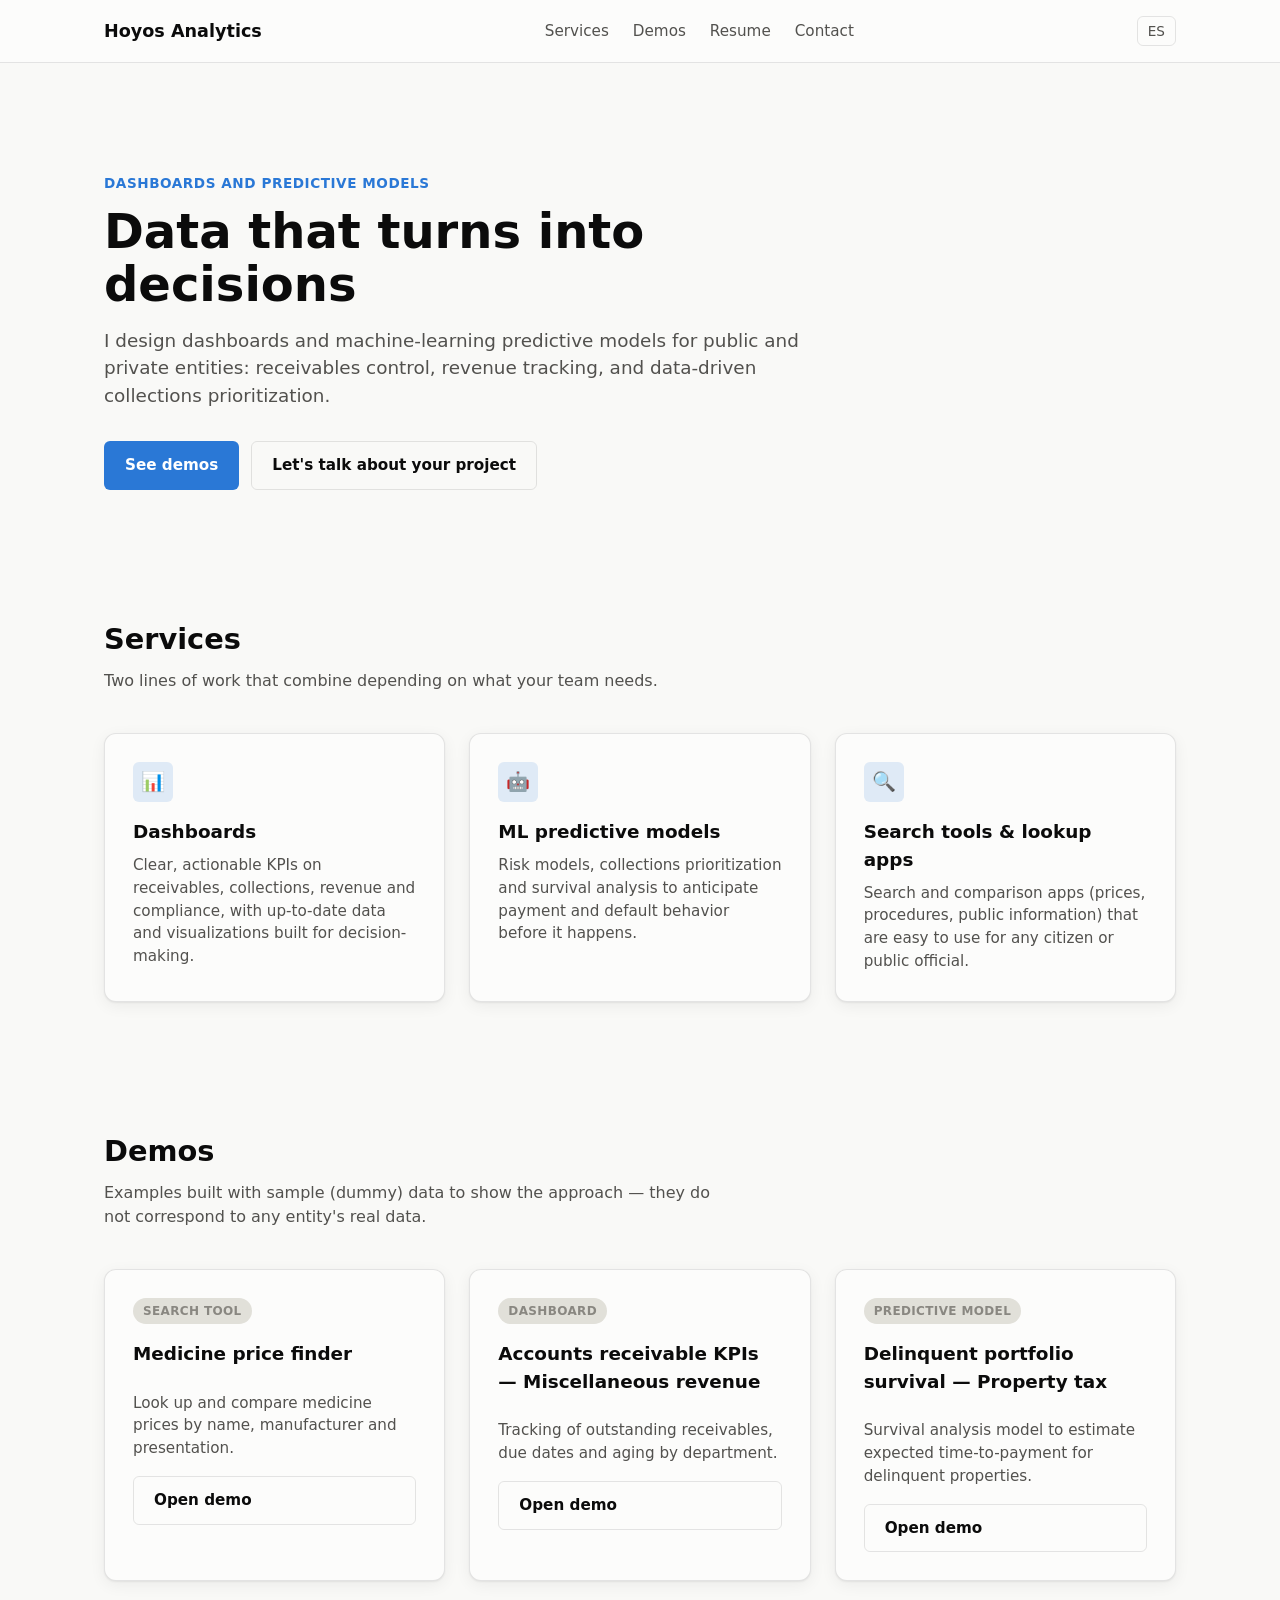
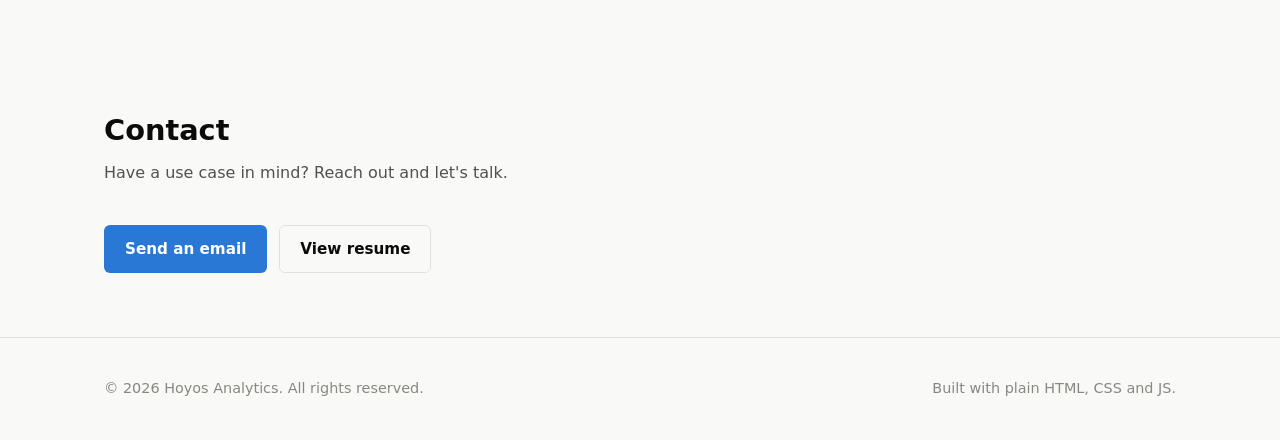
==== index.html @ f200618b "Fase 1: landing page Hero, servicios, tarjetas de demos y contacto, bilingüe ES/EN." ====
<!doctype html>
<html lang="es">
<head>
  <meta charset="utf-8" />
  <meta name="viewport" content="width=device-width, initial-scale=1" />
  <title>Hoyos Analytics — Tableros de control y modelos predictivos</title>
  <meta name="description" content="Tableros de control y modelos predictivos con machine learning para control de cartera, rentas y priorización de cobro." />
  <link rel="stylesheet" href="/assets/css/styles.css" />
</head>
<body>
  <header class="site-header">
    <nav class="nav">
      <a class="nav-brand" href="/" data-i18n="nav.brand">Hoyos Analytics</a>
      <button class="nav-toggle" aria-label="Abrir menú">☰</button>
      <ul class="nav-links">
        <li><a href="/#servicios" data-i18n="nav.servicios">Servicios</a></li>
        <li><a href="/#demos" data-i18n="nav.demos">Demos</a></li>
        <li><a href="/cv/" data-i18n="nav.cv">Hoja de vida</a></li>
        <li><a href="/#contacto" data-i18n="nav.contacto">Contacto</a></li>
      </ul>
      <div class="nav-actions">
        <button class="lang-toggle" aria-label="Cambiar idioma">EN</button>
      </div>
    </nav>
  </header>

  <main>
    <section class="hero">
      <div class="container">
        <p class="hero-eyebrow" data-i18n="hero.eyebrow">Tableros de control y modelos predictivos</p>
        <h1 data-i18n="hero.title">Datos que se convierten en decisiones</h1>
        <p class="lede" data-i18n="hero.lede">
          Diseño tableros de control y modelos predictivos con machine learning para
          entidades públicas y privadas: control de cartera, seguimiento de rentas y
          priorización de cobro basada en datos.
        </p>
        <div class="hero-actions">
          <a class="btn btn-primary" href="#demos" data-i18n="hero.cta.demos">Ver demos</a>
          <a class="btn btn-secondary" href="#contacto" data-i18n="hero.cta.contact">Hablemos de tu proyecto</a>
        </div>
      </div>
    </section>

    <section id="servicios">
      <div class="container">
        <h2 class="section-title" data-i18n="services.title">Servicios</h2>
        <p class="section-lede" data-i18n="services.lede">Dos líneas de trabajo que se combinan según lo que necesite tu equipo.</p>
        <div class="card-grid">
          <div class="card">
            <div class="card-icon">📊</div>
            <h3 data-i18n="services.dashboards.title">Tableros de control</h3>
            <p data-i18n="services.dashboards.desc">
              KPIs claros y accionables sobre cartera, recaudo, rentas y cumplimiento,
              con datos actualizados y visualizaciones pensadas para la toma de decisiones.
            </p>
          </div>
          <div class="card">
            <div class="card-icon">🤖</div>
            <h3 data-i18n="services.ml.title">Modelos predictivos con ML</h3>
            <p data-i18n="services.ml.desc">
              Modelos de riesgo, priorización de cobro y análisis de supervivencia para
              anticipar comportamientos de pago y mora antes de que ocurran.
            </p>
          </div>
          <div class="card">
            <div class="card-icon">🔍</div>
            <h3 data-i18n="services.search.title">Buscadores y herramientas de consulta</h3>
            <p data-i18n="services.search.desc">
              Aplicaciones de búsqueda y comparación de datos (precios, trámites,
              información pública) fáciles de usar para cualquier ciudadano o funcionario.
            </p>
          </div>
        </div>
      </div>
    </section>

    <section id="demos">
      <div class="container">
        <h2 class="section-title" data-i18n="demos.title">Demos</h2>
        <p class="section-lede" data-i18n="demos.lede">
          Ejemplos construidos con datos de muestra (dummy) para mostrar el enfoque de
          trabajo — no corresponden a datos reales de ninguna entidad.
        </p>
        <div class="card-grid">
          <div class="card demo-card">
            <span class="tag" data-i18n="demos.medicamentos.tag">Buscador</span>
            <h3 data-i18n="demos.medicamentos.title">Buscador de precios de medicamentos</h3>
            <p data-i18n="demos.medicamentos.desc">Consulta y compara precios de medicamentos por nombre, laboratorio y presentación.</p>
            <a class="btn btn-secondary" href="/demos/buscador-medicamentos/" data-i18n="demos.open">Abrir demo</a>
          </div>
          <div class="card demo-card">
            <span class="tag" data-i18n="demos.kpi.tag">Tablero de control</span>
            <h3 data-i18n="demos.kpi.title">KPIs de títulos por pagar — Rentas varias</h3>
            <p data-i18n="demos.kpi.desc">Seguimiento de cartera por cobrar, vencimientos y antigüedad de saldos por dependencia.</p>
            <a class="btn btn-secondary" href="/demos/kpi-rentas/" data-i18n="demos.open">Abrir demo</a>
          </div>
          <div class="card demo-card">
            <span class="tag" data-i18n="demos.predial.tag">Modelo predictivo</span>
            <h3 data-i18n="demos.predial.title">Supervivencia de cartera vencida — Predial</h3>
            <p data-i18n="demos.predial.desc">Modelo de análisis de supervivencia para estimar el tiempo esperado hasta el pago de predios en mora.</p>
            <a class="btn btn-secondary" href="/demos/supervivencia-predial/" data-i18n="demos.open">Abrir demo</a>
          </div>
        </div>
      </div>
    </section>

    <section id="contacto">
      <div class="container">
        <h2 class="section-title" data-i18n="contact.title">Contacto</h2>
        <p class="section-lede" data-i18n="contact.lede">¿Tienes un caso de uso en mente? Escríbeme y lo conversamos.</p>
        <div class="hero-actions">
          <a class="btn btn-primary" href="mailto:andreshoyosmartin@gmail.com" data-i18n="contact.cta">Escribir un correo</a>
          <a class="btn btn-secondary" href="/cv/" data-i18n="contact.cv">Ver hoja de vida</a>
        </div>
      </div>
    </section>
  </main>

  <footer class="site-footer">
    <div class="container">
      <span>&copy; <span data-year></span> Hoyos Analytics. <span data-i18n="footer.rights">Todos los derechos reservados.</span></span>
      <span data-i18n="footer.built">Sitio construido con HTML, CSS y JS puro.</span>
    </div>
  </footer>

  <script src="/assets/js/main.js"></script>
  <script src="/assets/js/i18n.js"></script>
</body>
</html>
---- assets/css/styles.css ----
/* ==========================================================================
   Portafolio Hoyos — sistema visual compartido
   Paleta validada (dataviz skill) — ver assets/js/i18n.js para el toggle ES/EN
   ========================================================================== */

:root {
  --page-plane:     #f9f9f7;
  --surface-1:      #fcfcfb;
  --surface-2:      #ffffff;
  --text-primary:   #0b0b0b;
  --text-secondary: #52514e;
  --text-muted:     #898781;
  --gridline:       #e1e0d9;
  --baseline:       #c3c2b7;
  --border:         rgba(11, 11, 11, 0.10);

  --brand:          #2a78d6; /* series-1 / blue */
  --brand-ink:      #ffffff;

  /* paleta categórica (orden fijo, no ciclar) */
  --series-1: #2a78d6; /* blue */
  --series-2: #1baf7a; /* aqua */
  --series-3: #eda100; /* yellow */
  --series-4: #008300; /* green */
  --series-5: #4a3aa7; /* violet */
  --series-6: #e34948; /* red */
  --series-7: #e87ba4; /* magenta */
  --series-8: #eb6834; /* orange */

  --status-good:     #0ca30c;
  --status-warning:  #fab219;
  --status-serious:  #ec835a;
  --status-critical: #d03b3b;
  --warning-ink:     #8a5a00;

  --radius-sm: 6px;
  --radius-md: 12px;
  --radius-lg: 20px;
  --shadow-card: 0 1px 2px rgba(11,11,11,0.06), 0 4px 16px rgba(11,11,11,0.06);
  --font-sans: system-ui, -apple-system, "Segoe UI", sans-serif;
}

@media (prefers-color-scheme: dark) {
  :root {
    --page-plane:     #0d0d0d;
    --surface-1:      #1a1a19;
    --surface-2:      #212120;
    --text-primary:   #ffffff;
    --text-secondary: #c3c2b7;
    --text-muted:     #898781;
    --gridline:       #2c2c2a;
    --baseline:       #383835;
    --border:         rgba(255,255,255,0.10);

    --brand:     #3987e5;

    --series-1: #3987e5;
    --series-2: #199e70;
    --series-3: #c98500;
    --series-4: #008300;
    --series-5: #9085e9;
    --series-6: #e66767;
    --series-7: #d55181;
    --series-8: #d95926;
    --warning-ink: #ffcf7a;

    --shadow-card: 0 1px 2px rgba(0,0,0,0.3), 0 4px 16px rgba(0,0,0,0.35);
  }
}

* { box-sizing: border-box; }

html, body {
  margin: 0;
  padding: 0;
}

body {
  background: var(--page-plane);
  color: var(--text-primary);
  font-family: var(--font-sans);
  line-height: 1.5;
  -webkit-font-smoothing: antialiased;
}

a { color: var(--brand); text-decoration: none; }
a:hover { text-decoration: underline; }

img { max-width: 100%; display: block; }

.container {
  max-width: 1120px;
  margin: 0 auto;
  padding: 0 24px;
}

/* ---------- Header / Nav ---------- */

.site-header {
  position: sticky;
  top: 0;
  z-index: 50;
  background: var(--surface-1);
  border-bottom: 1px solid var(--border);
}

.nav {
  display: flex;
  align-items: center;
  justify-content: space-between;
  padding: 16px 24px;
  max-width: 1120px;
  margin: 0 auto;
}

.nav-brand {
  font-weight: 700;
  font-size: 1.1rem;
  color: var(--text-primary);
}
.nav-brand:hover { text-decoration: none; }

.nav-links {
  display: flex;
  align-items: center;
  gap: 24px;
  list-style: none;
  margin: 0;
  padding: 0;
}

.nav-links a {
  color: var(--text-secondary);
  font-size: 0.95rem;
}
.nav-links a:hover, .nav-links a.active {
  color: var(--text-primary);
  text-decoration: none;
}

.nav-actions {
  display: flex;
  align-items: center;
  gap: 12px;
}

.lang-toggle {
  border: 1px solid var(--border);
  background: transparent;
  color: var(--text-secondary);
  border-radius: var(--radius-sm);
  padding: 6px 10px;
  font-size: 0.85rem;
  font-family: var(--font-sans);
  cursor: pointer;
}
.lang-toggle:hover { border-color: var(--baseline); color: var(--text-primary); }

.nav-toggle {
  display: none;
  border: 1px solid var(--border);
  background: transparent;
  border-radius: var(--radius-sm);
  padding: 6px 10px;
  cursor: pointer;
  color: var(--text-primary);
}

@media (max-width: 720px) {
  .nav-toggle { display: inline-flex; }
  .nav-links {
    position: absolute;
    top: 100%;
    left: 0;
    right: 0;
    flex-direction: column;
    align-items: flex-start;
    background: var(--surface-1);
    border-bottom: 1px solid var(--border);
    padding: 16px 24px;
    gap: 16px;
    display: none;
  }
  .nav-links.open { display: flex; }
}

/* ---------- Hero ---------- */

.hero {
  padding: 96px 0 64px;
  text-align: left;
}

.hero-eyebrow {
  color: var(--brand);
  font-weight: 600;
  font-size: 0.85rem;
  letter-spacing: 0.04em;
  text-transform: uppercase;
  margin-bottom: 12px;
}

.hero h1 {
  font-size: clamp(2rem, 4vw, 3rem);
  line-height: 1.1;
  margin: 0 0 16px;
  max-width: 20ch;
}

.hero p.lede {
  font-size: 1.15rem;
  color: var(--text-secondary);
  max-width: 60ch;
  margin: 0 0 32px;
}

.hero-actions {
  display: flex;
  gap: 12px;
  flex-wrap: wrap;
}

/* ---------- Buttons ---------- */

.btn {
  display: inline-flex;
  align-items: center;
  gap: 8px;
  padding: 12px 20px;
  border-radius: var(--radius-sm);
  font-weight: 600;
  font-size: 0.95rem;
  cursor: pointer;
  border: 1px solid transparent;
  font-family: var(--font-sans);
}
.btn:hover { text-decoration: none; }

.btn-primary {
  background: var(--brand);
  color: var(--brand-ink);
}
.btn-primary:hover { opacity: 0.92; }

.btn-secondary {
  background: transparent;
  color: var(--text-primary);
  border-color: var(--border);
}
.btn-secondary:hover { border-color: var(--baseline); }

/* ---------- Sections ---------- */

section { padding: 64px 0; }

.section-title {
  font-size: 1.8rem;
  margin: 0 0 8px;
}

.section-lede {
  color: var(--text-secondary);
  max-width: 60ch;
  margin: 0 0 40px;
}

/* ---------- Cards ---------- */

.card-grid {
  display: grid;
  grid-template-columns: repeat(auto-fit, minmax(260px, 1fr));
  gap: 24px;
}

.card {
  background: var(--surface-1);
  border: 1px solid var(--border);
  border-radius: var(--radius-md);
  padding: 28px;
  box-shadow: var(--shadow-card);
}

.card h3 {
  margin: 0 0 8px;
  font-size: 1.15rem;
}

.card p {
  color: var(--text-secondary);
  margin: 0;
  font-size: 0.95rem;
}

.card .card-icon {
  width: 40px;
  height: 40px;
  border-radius: var(--radius-sm);
  background: color-mix(in srgb, var(--brand) 14%, transparent);
  color: var(--brand);
  display: flex;
  align-items: center;
  justify-content: center;
  margin-bottom: 16px;
  font-size: 1.2rem;
}

.demo-card {
  display: flex;
  flex-direction: column;
  gap: 16px;
}

.demo-card .tag {
  display: inline-flex;
  align-self: flex-start;
  font-size: 0.75rem;
  font-weight: 600;
  color: var(--text-muted);
  text-transform: uppercase;
  letter-spacing: 0.03em;
  background: var(--gridline);
  border-radius: 999px;
  padding: 4px 10px;
}

/* ---------- Footer ---------- */

.site-footer {
  border-top: 1px solid var(--border);
  padding: 40px 0;
  color: var(--text-muted);
  font-size: 0.9rem;
}

.site-footer .container {
  display: flex;
  justify-content: space-between;
  flex-wrap: wrap;
  gap: 16px;
}

.site-footer a { color: var(--text-secondary); }

/* ---------- Utilities shared by demos ---------- */

.d-none-js { display: none; }

.panel-title {
  font-size: 1.3rem;
  margin: 0 0 4px;
}

.panel-sub {
  color: var(--text-secondary);
  margin: 0 0 16px;
  font-size: 0.92rem;
}

.demo-shell {
  padding: 40px 0 80px;
}

.demo-header {
  margin-bottom: 32px;
}

.demo-header .tag {
  display: inline-block;
  font-size: 0.75rem;
  font-weight: 600;
  color: var(--brand);
  text-transform: uppercase;
  letter-spacing: 0.03em;
  margin-bottom: 8px;
}

.demo-header h1 {
  margin: 0 0 8px;
  font-size: 2rem;
}

.demo-header p {
  color: var(--text-secondary);
  max-width: 70ch;
  margin: 0;
}

.panel {
  background: var(--surface-1);
  border: 1px solid var(--border);
  border-radius: var(--radius-md);
  padding: 24px;
  box-shadow: var(--shadow-card);
}

.panel + .panel { margin-top: 24px; }

.filters-row {
  display: flex;
  flex-wrap: wrap;
  gap: 12px;
  align-items: flex-end;
  margin-bottom: 24px;
}

.field {
  display: flex;
  flex-direction: column;
  gap: 6px;
  font-size: 0.85rem;
  color: var(--text-secondary);
}

.field input, .field select {
  font-family: var(--font-sans);
  padding: 10px 12px;
  border-radius: var(--radius-sm);
  border: 1px solid var(--border);
  background: var(--surface-2);
  color: var(--text-primary);
  font-size: 0.95rem;
  min-width: 180px;
}

.field input:focus, .field select:focus {
  outline: 2px solid var(--brand);
  outline-offset: 1px;
}

table.data-table {
  width: 100%;
  border-collapse: collapse;
  font-size: 0.92rem;
}

.data-table th, .data-table td {
  text-align: left;
  padding: 10px 12px;
  border-bottom: 1px solid var(--gridline);
  font-variant-numeric: tabular-nums;
}

.data-table th {
  color: var(--text-muted);
  font-weight: 600;
  font-size: 0.78rem;
  text-transform: uppercase;
  letter-spacing: 0.03em;
}

.data-table tbody tr:hover {
  background: color-mix(in srgb, var(--brand) 6%, transparent);
}

.kpi-grid {
  display: grid;
  grid-template-columns: repeat(auto-fit, minmax(200px, 1fr));
  gap: 16px;
  margin-bottom: 24px;
}

.kpi-tile {
  background: var(--surface-1);
  border: 1px solid var(--border);
  border-radius: var(--radius-md);
  padding: 20px;
}

.kpi-tile .kpi-label {
  color: var(--text-muted);
  font-size: 0.8rem;
  text-transform: uppercase;
  letter-spacing: 0.03em;
  margin-bottom: 8px;
}

.kpi-tile .kpi-value {
  font-size: 1.8rem;
  font-weight: 700;
  font-variant-numeric: tabular-nums;
}

.kpi-tile .kpi-delta {
  font-size: 0.85rem;
  margin-top: 6px;
}

.kpi-delta.good { color: var(--status-good); }
.kpi-delta.critical { color: var(--status-critical); }
.kpi-delta.warning { color: var(--warning-ink); }

.chart-wrap {
  position: relative;
  width: 100%;
}

.chart-legend {
  display: flex;
  flex-wrap: wrap;
  gap: 16px;
  margin-top: 16px;
  font-size: 0.85rem;
  color: var(--text-secondary);
}

.chart-legend .legend-item {
  display: flex;
  align-items: center;
  gap: 8px;
}

.chart-legend .legend-swatch {
  width: 10px;
  height: 10px;
  border-radius: 2px;
  display: inline-block;
}

.empty-state {
  text-align: center;
  color: var(--text-muted);
  padding: 40px 0;
}

.grid-2 {
  display: grid;
  grid-template-columns: repeat(auto-fit, minmax(320px, 1fr));
  gap: 24px;
}

.badge {
  display: inline-flex;
  align-items: center;
  gap: 6px;
  font-size: 0.78rem;
  font-weight: 600;
  padding: 3px 10px;
  border-radius: 999px;
}

.badge.good { color: var(--status-good); background: color-mix(in srgb, var(--status-good) 14%, transparent); }
.badge.warning { color: var(--warning-ink); background: color-mix(in srgb, var(--status-warning) 25%, transparent); }
.badge.critical { color: var(--status-critical); background: color-mix(in srgb, var(--status-critical) 14%, transparent); }
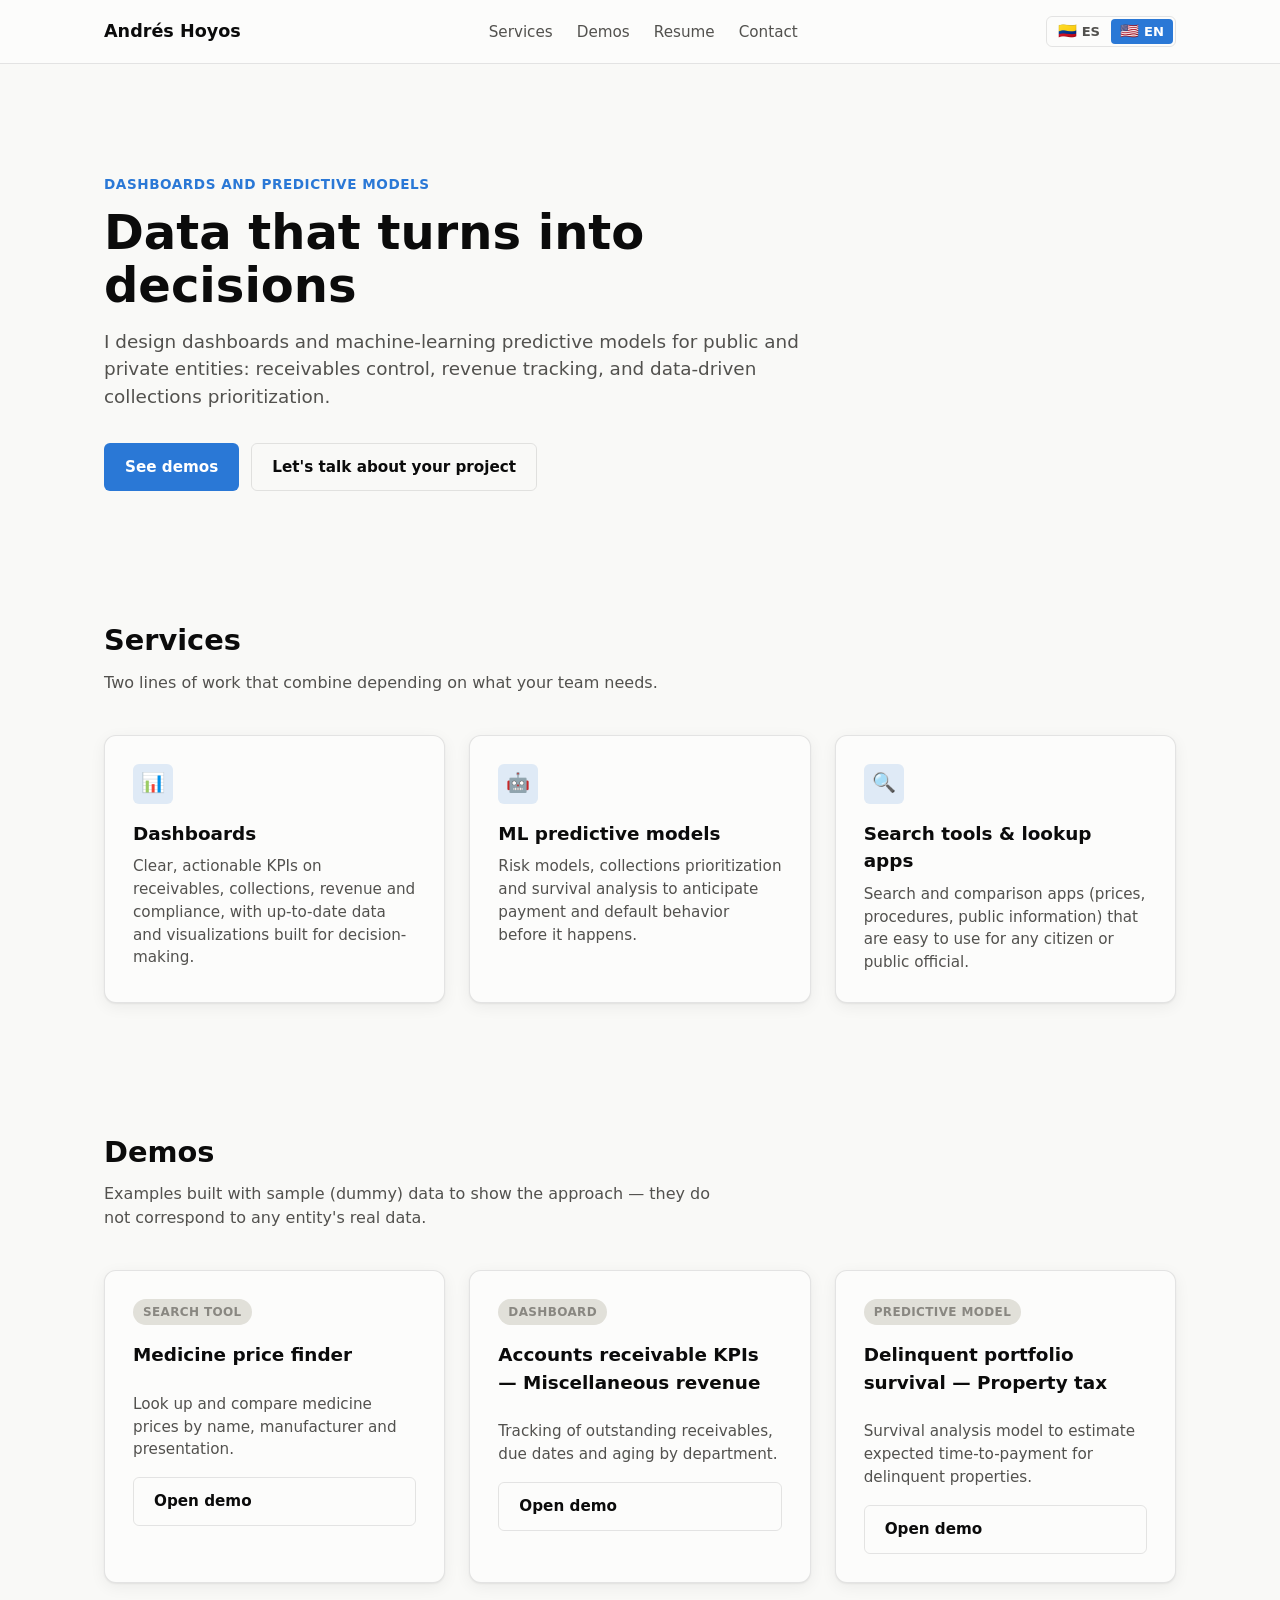
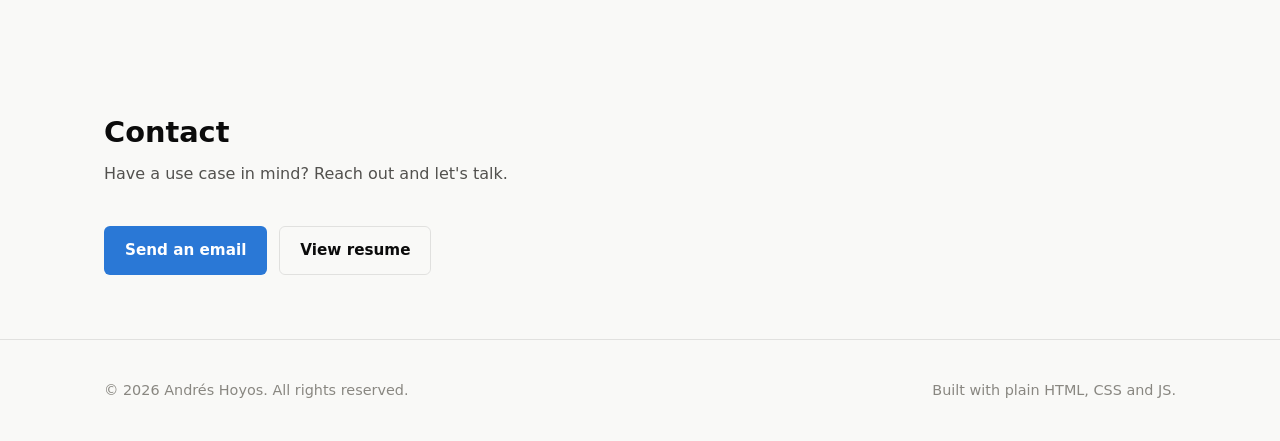
==== commit 77b31773: "Ajustar idiomas" ====
--- a/index.html
+++ b/index.html
@@ -3,14 +3,14 @@
 <head>
   <meta charset="utf-8" />
   <meta name="viewport" content="width=device-width, initial-scale=1" />
-  <title>Hoyos Analytics — Tableros de control y modelos predictivos</title>
+  <title data-i18n="meta.home.title">Andrés Hoyos — Tableros de control y modelos predictivos</title>
   <meta name="description" content="Tableros de control y modelos predictivos con machine learning para control de cartera, rentas y priorización de cobro." />
   <link rel="stylesheet" href="/assets/css/styles.css" />
 </head>
 <body>
   <header class="site-header">
     <nav class="nav">
-      <a class="nav-brand" href="/" data-i18n="nav.brand">Hoyos Analytics</a>
+      <a class="nav-brand" href="/" data-i18n="nav.brand">Andrés Hoyos</a>
       <button class="nav-toggle" aria-label="Abrir menú">☰</button>
       <ul class="nav-links">
         <li><a href="/#servicios" data-i18n="nav.servicios">Servicios</a></li>
@@ -19,7 +19,14 @@
         <li><a href="/#contacto" data-i18n="nav.contacto">Contacto</a></li>
       </ul>
       <div class="nav-actions">
-        <button class="lang-toggle" aria-label="Cambiar idioma">EN</button>
+        <div class="lang-switch" role="group" aria-label="Idioma / Language">
+          <button type="button" class="lang-opt" data-lang="es" aria-label="Español">
+            <span class="flag" aria-hidden="true">🇨🇴</span><span>ES</span>
+          </button>
+          <button type="button" class="lang-opt" data-lang="en" aria-label="English">
+            <span class="flag" aria-hidden="true">🇺🇸</span><span>EN</span>
+          </button>
+        </div>
       </div>
     </nav>
   </header>
@@ -90,7 +97,7 @@
           </div>
           <div class="card demo-card">
             <span class="tag" data-i18n="demos.kpi.tag">Tablero de control</span>
-            <h3 data-i18n="demos.kpi.title">KPIs de títulos por pagar — Rentas varias</h3>
+            <h3 data-i18n="demos.kpi.title">KPIs de títulos por pagar</h3>
             <p data-i18n="demos.kpi.desc">Seguimiento de cartera por cobrar, vencimientos y antigüedad de saldos por dependencia.</p>
             <a class="btn btn-secondary" href="/demos/kpi-rentas/" data-i18n="demos.open">Abrir demo</a>
           </div>
@@ -118,7 +125,7 @@
 
   <footer class="site-footer">
     <div class="container">
-      <span>&copy; <span data-year></span> Hoyos Analytics. <span data-i18n="footer.rights">Todos los derechos reservados.</span></span>
+      <span>&copy; <span data-year></span> Andrés Hoyos. <span data-i18n="footer.rights">Todos los derechos reservados.</span></span>
       <span data-i18n="footer.built">Sitio construido con HTML, CSS y JS puro.</span>
     </div>
   </footer>
--- a/assets/css/styles.css
+++ b/assets/css/styles.css
@@ -144,17 +144,35 @@
   gap: 12px;
 }
 
-.lang-toggle {
+.lang-switch {
+  display: flex;
+  align-items: center;
+  gap: 2px;
   border: 1px solid var(--border);
+  border-radius: var(--radius-sm);
+  padding: 2px;
+}
+
+.lang-opt {
+  display: flex;
+  align-items: center;
+  gap: 5px;
+  border: none;
   background: transparent;
   color: var(--text-secondary);
-  border-radius: var(--radius-sm);
-  padding: 6px 10px;
-  font-size: 0.85rem;
+  border-radius: calc(var(--radius-sm) - 2px);
+  padding: 5px 9px;
+  font-size: 0.82rem;
+  font-weight: 600;
   font-family: var(--font-sans);
   cursor: pointer;
 }
-.lang-toggle:hover { border-color: var(--baseline); color: var(--text-primary); }
+.lang-opt .flag { font-size: 0.95rem; line-height: 1; }
+.lang-opt:hover { color: var(--text-primary); }
+.lang-opt.active {
+  background: var(--brand);
+  color: var(--brand-ink);
+}
 
 .nav-toggle {
   display: none;
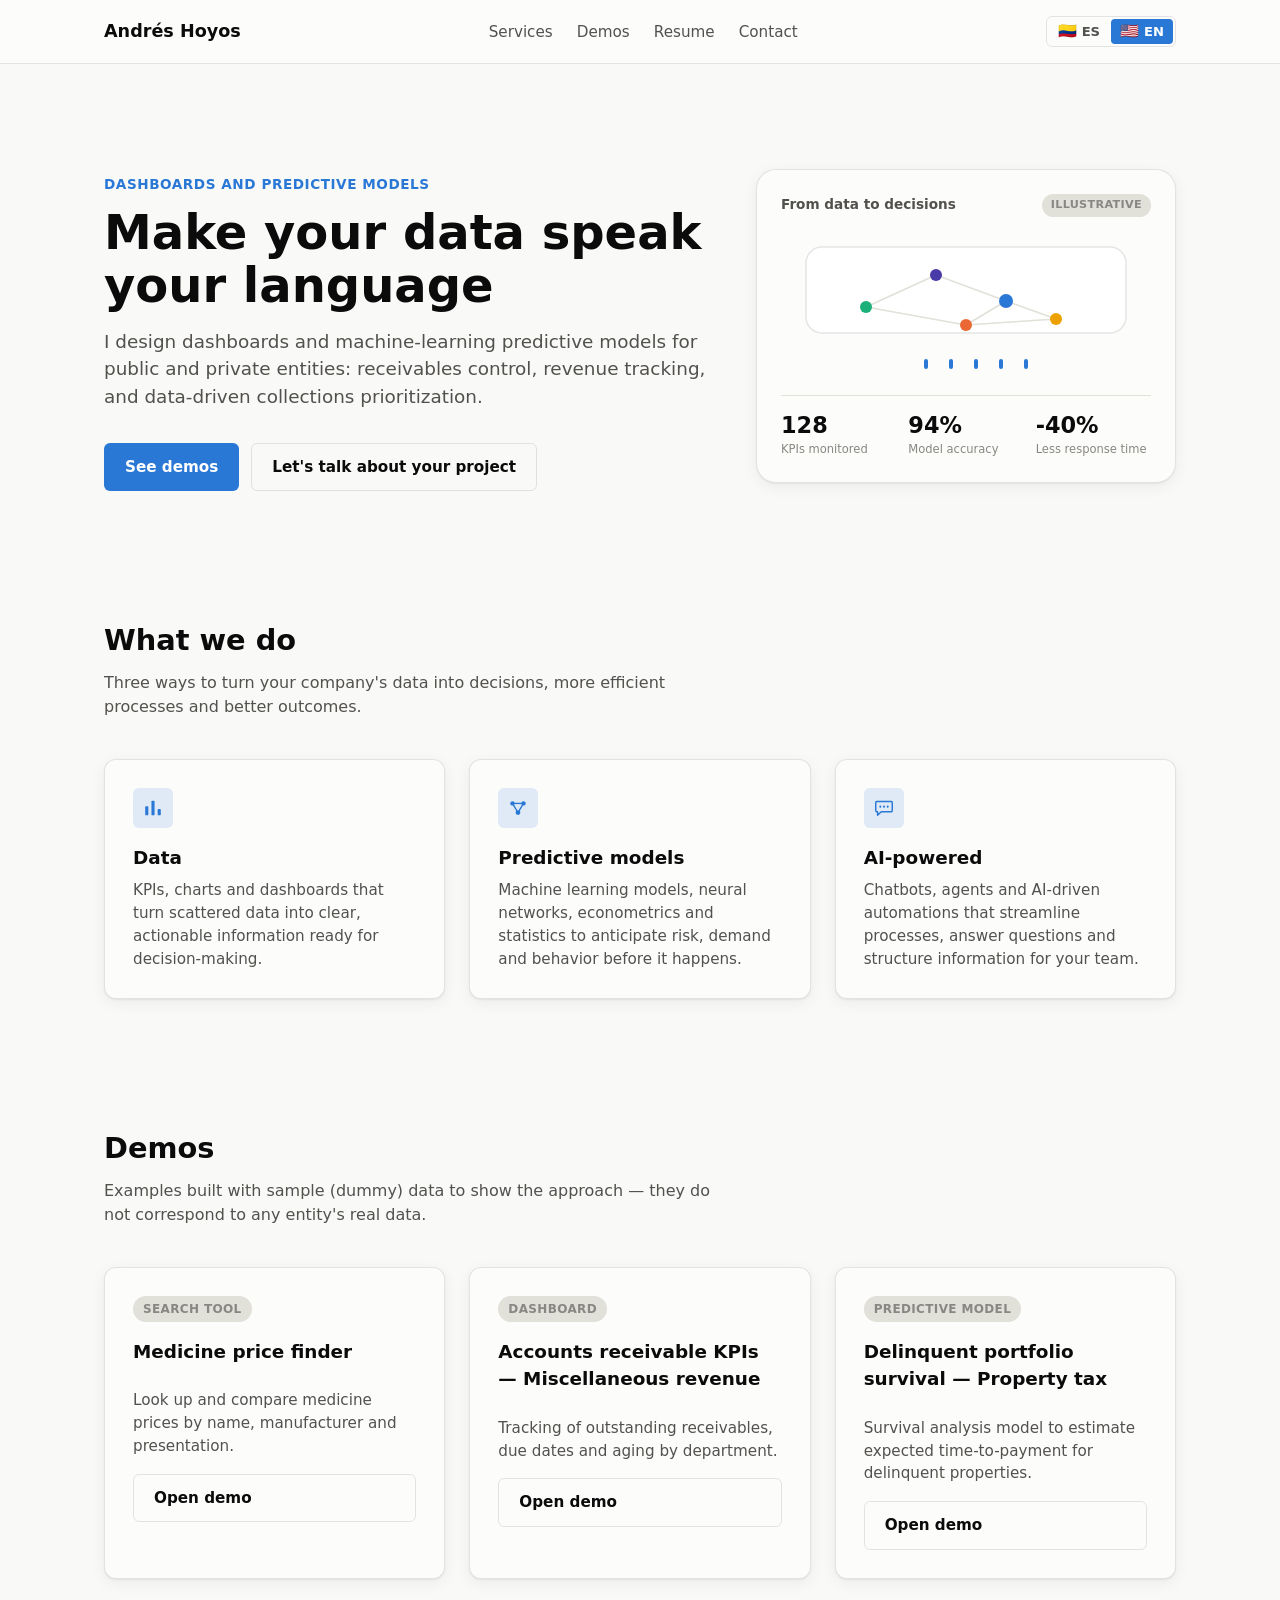
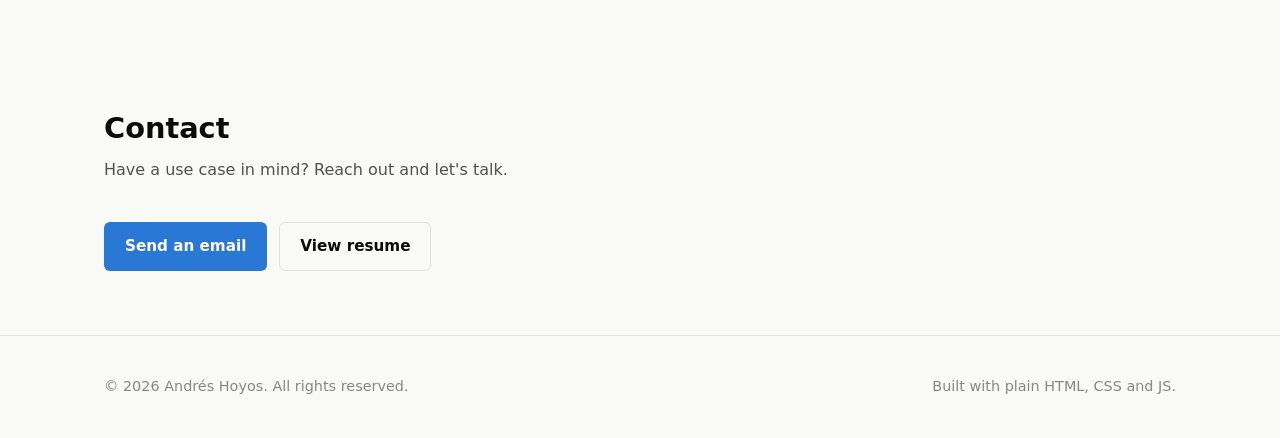
==== commit 50312549: "Incluir ilustraciones" ====
--- a/index.html
+++ b/index.html
@@ -33,48 +33,122 @@
 
   <main>
     <section class="hero">
-      <div class="container">
-        <p class="hero-eyebrow" data-i18n="hero.eyebrow">Tableros de control y modelos predictivos</p>
-        <h1 data-i18n="hero.title">Datos que se convierten en decisiones</h1>
-        <p class="lede" data-i18n="hero.lede">
-          Diseño tableros de control y modelos predictivos con machine learning para
-          entidades públicas y privadas: control de cartera, seguimiento de rentas y
-          priorización de cobro basada en datos.
-        </p>
-        <div class="hero-actions">
-          <a class="btn btn-primary" href="#demos" data-i18n="hero.cta.demos">Ver demos</a>
-          <a class="btn btn-secondary" href="#contacto" data-i18n="hero.cta.contact">Hablemos de tu proyecto</a>
+      <div class="container hero-grid">
+        <div class="hero-copy">
+          <p class="hero-eyebrow" data-i18n="hero.eyebrow">Tableros de control y modelos predictivos</p>
+          <h1 data-i18n="hero.title">Haz que los datos hablen tu idioma</h1>
+          <p class="lede" data-i18n="hero.lede">
+            Diseño tableros de control y modelos predictivos con machine learning para
+            entidades públicas y privadas: control de cartera, seguimiento de rentas y
+            priorización de cobro basada en datos.
+          </p>
+          <div class="hero-actions">
+            <a class="btn btn-primary" href="#demos" data-i18n="hero.cta.demos">Ver demos</a>
+            <a class="btn btn-secondary" href="#contacto" data-i18n="hero.cta.contact">Hablemos de tu proyecto</a>
+          </div>
+        </div>
+
+        <div class="hero-visual" id="hero-visual" aria-hidden="true">
+          <div class="hero-visual-card" id="hero-visual-card">
+            <div class="hero-visual-head">
+              <span class="hero-visual-label" data-i18n="hero.viz.chartLabel">De datos a decisiones</span>
+              <span class="hero-visual-badge" data-i18n="hero.viz.badge">Ilustrativo</span>
+            </div>
+            <div class="hero-illustration" aria-hidden="true">
+              <svg class="hero-illustration-svg" viewBox="0 0 360 140" fill="none" preserveAspectRatio="xMidYMid meet">
+                <rect class="hi-bubble" x="20" y="12" width="320" height="86" rx="16" />
+                <g class="hi-mesh" stroke-width="1.6">
+                  <line class="hi-link" x1="80" y1="72" x2="150" y2="40" />
+                  <line class="hi-link" x1="150" y1="40" x2="220" y2="66" />
+                  <line class="hi-link" x1="80" y1="72" x2="180" y2="90" />
+                  <line class="hi-link" x1="180" y1="90" x2="220" y2="66" />
+                  <line class="hi-link" x1="220" y1="66" x2="270" y2="84" />
+                  <line class="hi-link" x1="180" y1="90" x2="270" y2="84" />
+                </g>
+                <g class="hi-nodes">
+                  <circle class="hi-node hi-node-1" cx="80" cy="72" r="6" />
+                  <circle class="hi-node hi-node-2" cx="150" cy="40" r="6" />
+                  <circle class="hi-node hi-node-3" cx="220" cy="66" r="7" />
+                  <circle class="hi-node hi-node-4" cx="180" cy="90" r="6" />
+                  <circle class="hi-node hi-node-5" cx="270" cy="84" r="6" />
+                </g>
+                <g class="hi-waves" stroke-width="4" stroke-linecap="round">
+                  <line class="hi-wave hi-wave-1" x1="140" y1="132" x2="140" y2="126" />
+                  <line class="hi-wave hi-wave-2" x1="165" y1="132" x2="165" y2="126" />
+                  <line class="hi-wave hi-wave-3" x1="190" y1="132" x2="190" y2="126" />
+                  <line class="hi-wave hi-wave-4" x1="215" y1="132" x2="215" y2="126" />
+                  <line class="hi-wave hi-wave-5" x1="240" y1="132" x2="240" y2="126" />
+                </g>
+              </svg>
+            </div>
+            <div class="hero-kpi-row">
+              <div class="hero-kpi">
+                <div class="hero-kpi-value"><span class="hero-kpi-num" data-target="128">0</span></div>
+                <div class="hero-kpi-label" data-i18n="hero.viz.kpi1">KPIs monitoreados</div>
+              </div>
+              <div class="hero-kpi">
+                <div class="hero-kpi-value"><span class="hero-kpi-num" data-target="94" data-suffix="%">0</span></div>
+                <div class="hero-kpi-label" data-i18n="hero.viz.kpi2">Precisión del modelo</div>
+              </div>
+              <div class="hero-kpi">
+                <div class="hero-kpi-value">-<span class="hero-kpi-num" data-target="40" data-suffix="%">0</span></div>
+                <div class="hero-kpi-label" data-i18n="hero.viz.kpi3">Menos tiempo de respuesta</div>
+              </div>
+            </div>
+          </div>
         </div>
       </div>
     </section>
 
     <section id="servicios">
       <div class="container">
-        <h2 class="section-title" data-i18n="services.title">Servicios</h2>
-        <p class="section-lede" data-i18n="services.lede">Dos líneas de trabajo que se combinan según lo que necesite tu equipo.</p>
+        <h2 class="section-title" data-i18n="services.title">Lo que hacemos</h2>
+        <p class="section-lede" data-i18n="services.lede">Tres formas de convertir los datos de tu empresa en decisiones, procesos más eficientes y mejores resultados.</p>
         <div class="card-grid">
           <div class="card">
-            <div class="card-icon">📊</div>
-            <h3 data-i18n="services.dashboards.title">Tableros de control</h3>
-            <p data-i18n="services.dashboards.desc">
-              KPIs claros y accionables sobre cartera, recaudo, rentas y cumplimiento,
-              con datos actualizados y visualizaciones pensadas para la toma de decisiones.
+            <div class="card-icon">
+              <svg class="icon-anim icon-bars" viewBox="0 0 24 24" width="22" height="22" fill="none" stroke="currentColor" stroke-width="2" stroke-linecap="round" aria-hidden="true">
+                <rect class="bar bar-1" x="3.5" y="10" width="3.4" height="10" rx="1" fill="currentColor" stroke="none" />
+                <rect class="bar bar-2" x="10.3" y="4" width="3.4" height="16" rx="1" fill="currentColor" stroke="none" />
+                <rect class="bar bar-3" x="17.1" y="13" width="3.4" height="7" rx="1" fill="currentColor" stroke="none" />
+              </svg>
+            </div>
+            <h3 data-i18n="services.data.title">Datos</h3>
+            <p data-i18n="services.data.desc">
+              KPIs, gráficos y tableros de control que convierten datos dispersos en
+              información clara y accionable, lista para la toma de decisiones.
             </p>
           </div>
           <div class="card">
-            <div class="card-icon">🤖</div>
-            <h3 data-i18n="services.ml.title">Modelos predictivos con ML</h3>
+            <div class="card-icon">
+              <svg class="icon-anim icon-network" viewBox="0 0 24 24" width="22" height="22" fill="none" stroke="currentColor" stroke-width="1.5" aria-hidden="true">
+                <line x1="6" y1="7" x2="12" y2="17" />
+                <line x1="18" y1="7" x2="12" y2="17" />
+                <line x1="6" y1="7" x2="18" y2="7" />
+                <circle class="node node-1" cx="6" cy="7" r="2.4" fill="currentColor" stroke="none" />
+                <circle class="node node-2" cx="18" cy="7" r="2.4" fill="currentColor" stroke="none" />
+                <circle class="node node-3" cx="12" cy="17" r="2.6" fill="currentColor" stroke="none" />
+              </svg>
+            </div>
+            <h3 data-i18n="services.ml.title">Modelos predictivos</h3>
             <p data-i18n="services.ml.desc">
-              Modelos de riesgo, priorización de cobro y análisis de supervivencia para
-              anticipar comportamientos de pago y mora antes de que ocurran.
+              Modelos de machine learning, redes neuronales, econometría y estadística
+              para anticipar riesgos, demanda y comportamientos antes de que ocurran.
             </p>
           </div>
           <div class="card">
-            <div class="card-icon">🔍</div>
-            <h3 data-i18n="services.search.title">Buscadores y herramientas de consulta</h3>
-            <p data-i18n="services.search.desc">
-              Aplicaciones de búsqueda y comparación de datos (precios, trámites,
-              información pública) fáciles de usar para cualquier ciudadano o funcionario.
+            <div class="card-icon">
+              <svg class="icon-anim icon-chat" viewBox="0 0 24 24" width="22" height="22" fill="none" stroke="currentColor" stroke-width="1.6" stroke-linecap="round" stroke-linejoin="round" aria-hidden="true">
+                <path d="M4 5h16a1 1 0 0 1 1 1v9a1 1 0 0 1-1 1H9l-4 4v-4H4a1 1 0 0 1-1-1V6a1 1 0 0 1 1-1Z" />
+                <circle class="dot dot-1" cx="8" cy="10.5" r="1.1" fill="currentColor" stroke="none" />
+                <circle class="dot dot-2" cx="12" cy="10.5" r="1.1" fill="currentColor" stroke="none" />
+                <circle class="dot dot-3" cx="16" cy="10.5" r="1.1" fill="currentColor" stroke="none" />
+              </svg>
+            </div>
+            <h3 data-i18n="services.ai.title">Potenciado por IA</h3>
+            <p data-i18n="services.ai.desc">
+              Chatbots, agentes y automatizaciones con inteligencia artificial que
+              agilizan procesos, resuelven consultas y estructuran información para tu equipo.
             </p>
           </div>
         </div>
@@ -132,5 +206,6 @@
 
   <script src="/assets/js/main.js"></script>
   <script src="/assets/js/i18n.js"></script>
+  <script src="/assets/js/hero-viz.js"></script>
 </body>
 </html>
--- a/assets/css/styles.css
+++ b/assets/css/styles.css
@@ -238,6 +238,152 @@
   flex-wrap: wrap;
 }
 
+/* ---------- Hero grid + interactive visual ---------- */
+
+.hero-grid {
+  display: grid;
+  grid-template-columns: minmax(0, 1fr);
+  gap: 40px;
+  align-items: center;
+}
+
+@media (min-width: 860px) {
+  .hero-grid {
+    grid-template-columns: minmax(0, 1fr) minmax(0, 420px);
+  }
+}
+
+.hero-visual {
+  perspective: 1200px;
+}
+
+.hero-visual-card {
+  background: var(--surface-1);
+  border: 1px solid var(--border);
+  border-radius: var(--radius-lg);
+  box-shadow: var(--shadow-card);
+  padding: 24px;
+  transform: rotateX(0deg) rotateY(0deg);
+  transition: transform 0.2s ease-out;
+  will-change: transform;
+}
+
+.hero-visual-head {
+  display: flex;
+  align-items: flex-start;
+  justify-content: space-between;
+  gap: 12px;
+  margin-bottom: 18px;
+}
+
+.hero-visual-label {
+  font-size: 0.85rem;
+  font-weight: 600;
+  color: var(--text-secondary);
+}
+
+.hero-visual-badge {
+  font-size: 0.7rem;
+  font-weight: 600;
+  color: var(--text-muted);
+  text-transform: uppercase;
+  letter-spacing: 0.03em;
+  background: var(--gridline);
+  border-radius: 999px;
+  padding: 3px 9px;
+  white-space: nowrap;
+}
+
+.hero-illustration {
+  position: relative;
+  height: 140px;
+  margin-bottom: 20px;
+}
+
+.hero-illustration-svg {
+  width: 100%;
+  height: 100%;
+  display: block;
+  overflow: visible;
+}
+
+.hi-bubble {
+  fill: var(--surface-2);
+  stroke: var(--border);
+  stroke-width: 1.5;
+}
+
+.hi-link {
+  stroke: var(--gridline);
+}
+
+.hi-node {
+  fill: var(--series-1);
+  transform-box: fill-box;
+  transform-origin: center;
+  animation: hi-pulse 2.8s ease-in-out infinite;
+}
+
+.hi-node-1 { fill: var(--series-2); animation-delay: 0s; }
+.hi-node-2 { fill: var(--series-5); animation-delay: 0.5s; }
+.hi-node-3 { animation-delay: 1s; }
+.hi-node-4 { fill: var(--series-8); animation-delay: 1.5s; }
+.hi-node-5 { fill: var(--series-3); animation-delay: 2s; }
+
+.hi-wave {
+  stroke: var(--series-1);
+  transform-box: fill-box;
+  transform-origin: center bottom;
+  animation: hi-wave-grow 1.8s ease-in-out infinite;
+}
+
+.hi-wave-1 { animation-delay: 0s; }
+.hi-wave-2 { animation-delay: 0.15s; }
+.hi-wave-3 { animation-delay: 0.3s; }
+.hi-wave-4 { animation-delay: 0.15s; }
+.hi-wave-5 { animation-delay: 0s; }
+
+@keyframes hi-pulse {
+  0%, 100% { transform: scale(1); opacity: 0.85; }
+  50% { transform: scale(1.35); opacity: 1; }
+}
+
+@keyframes hi-wave-grow {
+  0%, 100% { transform: scaleY(0.5); }
+  50% { transform: scaleY(2.2); }
+}
+
+@media (prefers-reduced-motion: reduce) {
+  .hi-node, .hi-wave { animation: none; }
+}
+
+.hero-kpi-row {
+  display: grid;
+  grid-template-columns: repeat(3, 1fr);
+  gap: 12px;
+  padding-top: 16px;
+  border-top: 1px solid var(--gridline);
+}
+
+.hero-kpi-value {
+  font-size: 1.4rem;
+  font-weight: 700;
+  color: var(--text-primary);
+  line-height: 1.2;
+}
+
+.hero-kpi-label {
+  font-size: 0.72rem;
+  color: var(--text-muted);
+  margin-top: 2px;
+}
+
+@media (prefers-reduced-motion: reduce) {
+  .hero-visual-card {
+    transition: none;
+  }
+}
+
 /* ---------- Buttons ---------- */
 
 .btn {
@@ -319,7 +465,56 @@
   align-items: center;
   justify-content: center;
   margin-bottom: 16px;
-  font-size: 1.2rem;
+}
+
+.icon-bars .bar {
+  transform-box: fill-box;
+  transform-origin: center bottom;
+  animation: icon-bar-grow 2.4s ease-in-out infinite;
+}
+.icon-bars .bar-1 { animation-delay: 0.3s; }
+.icon-bars .bar-2 { animation-delay: 0s; }
+.icon-bars .bar-3 { animation-delay: 0.6s; }
+
+@keyframes icon-bar-grow {
+  0%, 100% { transform: scaleY(0.7); }
+  50% { transform: scaleY(1); }
+}
+
+.icon-network .node {
+  transform-box: fill-box;
+  transform-origin: center;
+  animation: icon-node-pulse 2.4s ease-in-out infinite;
+}
+.icon-network .node-1 { animation-delay: 0s; }
+.icon-network .node-2 { animation-delay: 0.4s; }
+.icon-network .node-3 { animation-delay: 0.8s; }
+
+@keyframes icon-node-pulse {
+  0%, 100% { opacity: 0.55; transform: scale(0.85); }
+  50% { opacity: 1; transform: scale(1.15); }
+}
+
+.icon-chat .dot {
+  transform-box: fill-box;
+  transform-origin: center;
+  animation: icon-dot-bounce 1.4s ease-in-out infinite;
+}
+.icon-chat .dot-1 { animation-delay: 0s; }
+.icon-chat .dot-2 { animation-delay: 0.15s; }
+.icon-chat .dot-3 { animation-delay: 0.3s; }
+
+@keyframes icon-dot-bounce {
+  0%, 100% { transform: translateY(0); opacity: 0.6; }
+  50% { transform: translateY(-2.5px); opacity: 1; }
+}
+
+@media (prefers-reduced-motion: reduce) {
+  .icon-bars .bar,
+  .icon-network .node,
+  .icon-chat .dot {
+    animation: none;
+  }
 }
 
 .demo-card {
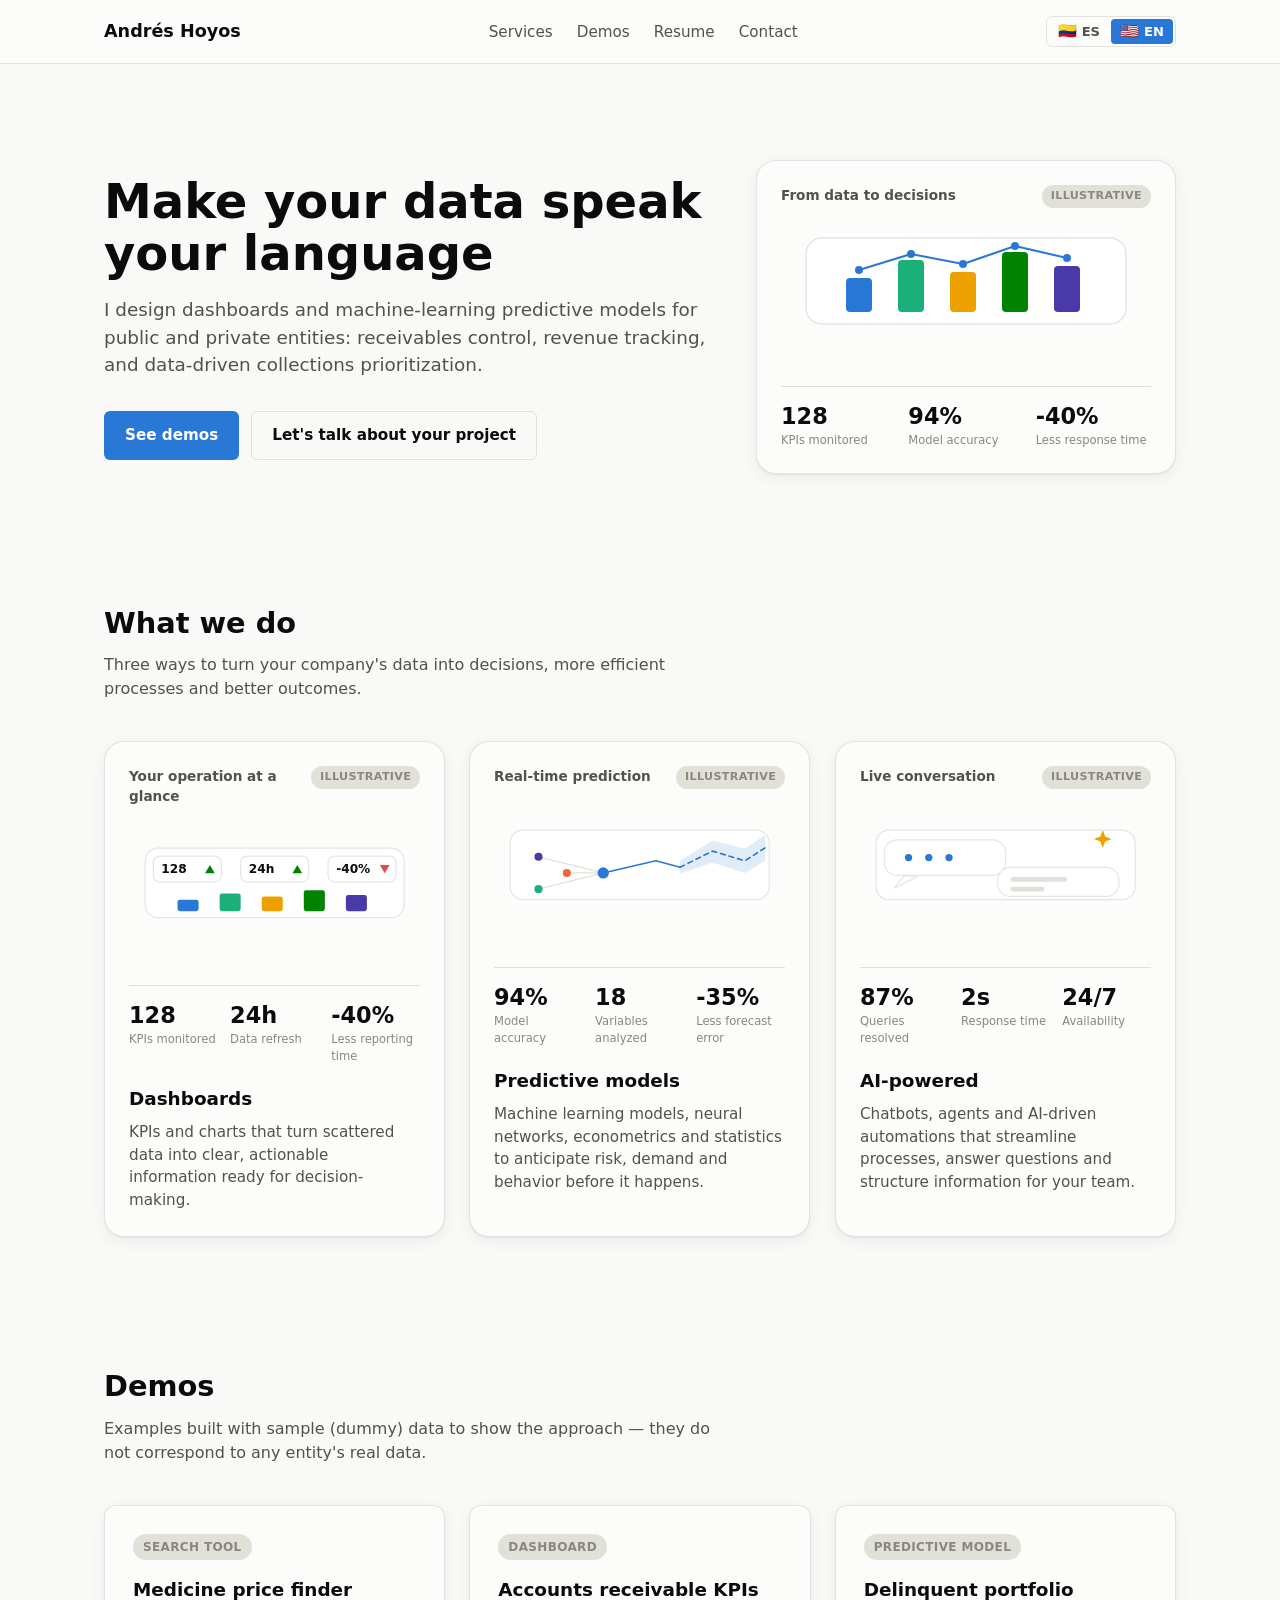
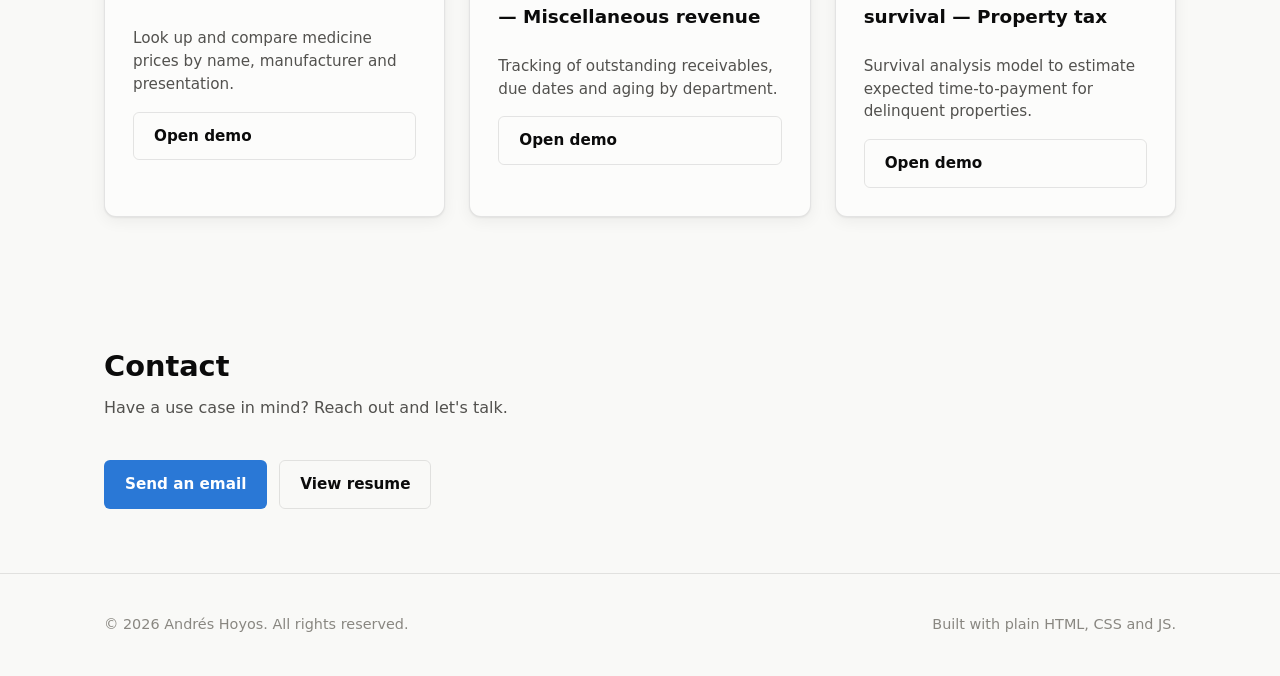
==== commit cc7ba787: "Ilustraciones a servicios" ====
--- a/index.html
+++ b/index.html
@@ -35,7 +35,6 @@
     <section class="hero">
       <div class="container hero-grid">
         <div class="hero-copy">
-          <p class="hero-eyebrow" data-i18n="hero.eyebrow">Tableros de control y modelos predictivos</p>
           <h1 data-i18n="hero.title">Haz que los datos hablen tu idioma</h1>
           <p class="lede" data-i18n="hero.lede">
             Diseño tableros de control y modelos predictivos con machine learning para
@@ -48,51 +47,44 @@
           </div>
         </div>
 
-        <div class="hero-visual" id="hero-visual" aria-hidden="true">
-          <div class="hero-visual-card" id="hero-visual-card">
-            <div class="hero-visual-head">
-              <span class="hero-visual-label" data-i18n="hero.viz.chartLabel">De datos a decisiones</span>
-              <span class="hero-visual-badge" data-i18n="hero.viz.badge">Ilustrativo</span>
-            </div>
-            <div class="hero-illustration" aria-hidden="true">
-              <svg class="hero-illustration-svg" viewBox="0 0 360 140" fill="none" preserveAspectRatio="xMidYMid meet">
+        <div class="viz-stage" aria-hidden="true">
+          <div class="viz-card">
+            <div class="viz-head">
+              <span class="viz-label" data-i18n="hero.viz.chartLabel">De datos a decisiones</span>
+              <span class="viz-badge" data-i18n="viz.badge">Ilustrativo</span>
+            </div>
+            <div class="viz-illustration">
+              <svg class="viz-illustration-svg" viewBox="0 0 360 140" fill="none" preserveAspectRatio="xMidYMid meet">
                 <rect class="hi-bubble" x="20" y="12" width="320" height="86" rx="16" />
-                <g class="hi-mesh" stroke-width="1.6">
-                  <line class="hi-link" x1="80" y1="72" x2="150" y2="40" />
-                  <line class="hi-link" x1="150" y1="40" x2="220" y2="66" />
-                  <line class="hi-link" x1="80" y1="72" x2="180" y2="90" />
-                  <line class="hi-link" x1="180" y1="90" x2="220" y2="66" />
-                  <line class="hi-link" x1="220" y1="66" x2="270" y2="84" />
-                  <line class="hi-link" x1="180" y1="90" x2="270" y2="84" />
+                <g class="hi-bars">
+                  <rect class="hi-bar hi-bar-1" x="60" y="52" width="26" height="34" rx="4" />
+                  <rect class="hi-bar hi-bar-2" x="112" y="34" width="26" height="52" rx="4" />
+                  <rect class="hi-bar hi-bar-3" x="164" y="46" width="26" height="40" rx="4" />
+                  <rect class="hi-bar hi-bar-4" x="216" y="26" width="26" height="60" rx="4" />
+                  <rect class="hi-bar hi-bar-5" x="268" y="40" width="26" height="46" rx="4" />
                 </g>
-                <g class="hi-nodes">
-                  <circle class="hi-node hi-node-1" cx="80" cy="72" r="6" />
-                  <circle class="hi-node hi-node-2" cx="150" cy="40" r="6" />
-                  <circle class="hi-node hi-node-3" cx="220" cy="66" r="7" />
-                  <circle class="hi-node hi-node-4" cx="180" cy="90" r="6" />
-                  <circle class="hi-node hi-node-5" cx="270" cy="84" r="6" />
-                </g>
-                <g class="hi-waves" stroke-width="4" stroke-linecap="round">
-                  <line class="hi-wave hi-wave-1" x1="140" y1="132" x2="140" y2="126" />
-                  <line class="hi-wave hi-wave-2" x1="165" y1="132" x2="165" y2="126" />
-                  <line class="hi-wave hi-wave-3" x1="190" y1="132" x2="190" y2="126" />
-                  <line class="hi-wave hi-wave-4" x1="215" y1="132" x2="215" y2="126" />
-                  <line class="hi-wave hi-wave-5" x1="240" y1="132" x2="240" y2="126" />
+                <polyline class="hi-trend" points="73,44 125,28 177,38 229,20 281,32" />
+                <g class="hi-trend-dots">
+                  <circle class="hi-trend-dot hi-trend-dot-1" cx="73" cy="44" r="4" />
+                  <circle class="hi-trend-dot hi-trend-dot-2" cx="125" cy="28" r="4" />
+                  <circle class="hi-trend-dot hi-trend-dot-3" cx="177" cy="38" r="4" />
+                  <circle class="hi-trend-dot hi-trend-dot-4" cx="229" cy="20" r="4" />
+                  <circle class="hi-trend-dot hi-trend-dot-5" cx="281" cy="32" r="4" />
                 </g>
               </svg>
             </div>
-            <div class="hero-kpi-row">
-              <div class="hero-kpi">
-                <div class="hero-kpi-value"><span class="hero-kpi-num" data-target="128">0</span></div>
-                <div class="hero-kpi-label" data-i18n="hero.viz.kpi1">KPIs monitoreados</div>
-              </div>
-              <div class="hero-kpi">
-                <div class="hero-kpi-value"><span class="hero-kpi-num" data-target="94" data-suffix="%">0</span></div>
-                <div class="hero-kpi-label" data-i18n="hero.viz.kpi2">Precisión del modelo</div>
-              </div>
-              <div class="hero-kpi">
-                <div class="hero-kpi-value">-<span class="hero-kpi-num" data-target="40" data-suffix="%">0</span></div>
-                <div class="hero-kpi-label" data-i18n="hero.viz.kpi3">Menos tiempo de respuesta</div>
+            <div class="viz-kpi-row">
+              <div class="viz-kpi">
+                <div class="viz-kpi-value"><span class="viz-kpi-num" data-target="128">0</span></div>
+                <div class="viz-kpi-label" data-i18n="hero.viz.kpi1">KPIs monitoreados</div>
+              </div>
+              <div class="viz-kpi">
+                <div class="viz-kpi-value"><span class="viz-kpi-num" data-target="94" data-suffix="%">0</span></div>
+                <div class="viz-kpi-label" data-i18n="hero.viz.kpi2">Precisión del modelo</div>
+              </div>
+              <div class="viz-kpi">
+                <div class="viz-kpi-value">-<span class="viz-kpi-num" data-target="40" data-suffix="%">0</span></div>
+                <div class="viz-kpi-label" data-i18n="hero.viz.kpi3">Menos tiempo de respuesta</div>
               </div>
             </div>
           </div>
@@ -104,52 +96,149 @@
       <div class="container">
         <h2 class="section-title" data-i18n="services.title">Lo que hacemos</h2>
         <p class="section-lede" data-i18n="services.lede">Tres formas de convertir los datos de tu empresa en decisiones, procesos más eficientes y mejores resultados.</p>
-        <div class="card-grid">
-          <div class="card">
-            <div class="card-icon">
-              <svg class="icon-anim icon-bars" viewBox="0 0 24 24" width="22" height="22" fill="none" stroke="currentColor" stroke-width="2" stroke-linecap="round" aria-hidden="true">
-                <rect class="bar bar-1" x="3.5" y="10" width="3.4" height="10" rx="1" fill="currentColor" stroke="none" />
-                <rect class="bar bar-2" x="10.3" y="4" width="3.4" height="16" rx="1" fill="currentColor" stroke="none" />
-                <rect class="bar bar-3" x="17.1" y="13" width="3.4" height="7" rx="1" fill="currentColor" stroke="none" />
-              </svg>
-            </div>
-            <h3 data-i18n="services.data.title">Datos</h3>
-            <p data-i18n="services.data.desc">
-              KPIs, gráficos y tableros de control que convierten datos dispersos en
-              información clara y accionable, lista para la toma de decisiones.
-            </p>
-          </div>
-          <div class="card">
-            <div class="card-icon">
-              <svg class="icon-anim icon-network" viewBox="0 0 24 24" width="22" height="22" fill="none" stroke="currentColor" stroke-width="1.5" aria-hidden="true">
-                <line x1="6" y1="7" x2="12" y2="17" />
-                <line x1="18" y1="7" x2="12" y2="17" />
-                <line x1="6" y1="7" x2="18" y2="7" />
-                <circle class="node node-1" cx="6" cy="7" r="2.4" fill="currentColor" stroke="none" />
-                <circle class="node node-2" cx="18" cy="7" r="2.4" fill="currentColor" stroke="none" />
-                <circle class="node node-3" cx="12" cy="17" r="2.6" fill="currentColor" stroke="none" />
-              </svg>
-            </div>
-            <h3 data-i18n="services.ml.title">Modelos predictivos</h3>
-            <p data-i18n="services.ml.desc">
-              Modelos de machine learning, redes neuronales, econometría y estadística
-              para anticipar riesgos, demanda y comportamientos antes de que ocurran.
-            </p>
-          </div>
-          <div class="card">
-            <div class="card-icon">
-              <svg class="icon-anim icon-chat" viewBox="0 0 24 24" width="22" height="22" fill="none" stroke="currentColor" stroke-width="1.6" stroke-linecap="round" stroke-linejoin="round" aria-hidden="true">
-                <path d="M4 5h16a1 1 0 0 1 1 1v9a1 1 0 0 1-1 1H9l-4 4v-4H4a1 1 0 0 1-1-1V6a1 1 0 0 1 1-1Z" />
-                <circle class="dot dot-1" cx="8" cy="10.5" r="1.1" fill="currentColor" stroke="none" />
-                <circle class="dot dot-2" cx="12" cy="10.5" r="1.1" fill="currentColor" stroke="none" />
-                <circle class="dot dot-3" cx="16" cy="10.5" r="1.1" fill="currentColor" stroke="none" />
-              </svg>
-            </div>
-            <h3 data-i18n="services.ai.title">Potenciado por IA</h3>
-            <p data-i18n="services.ai.desc">
-              Chatbots, agentes y automatizaciones con inteligencia artificial que
-              agilizan procesos, resuelven consultas y estructuran información para tu equipo.
-            </p>
+        <div class="card-grid card-grid--viz">
+          <div class="viz-stage">
+            <div class="viz-card">
+              <div class="viz-head" aria-hidden="true">
+                <span class="viz-label" data-i18n="services.data.viz.label">Tu operación en un vistazo</span>
+                <span class="viz-badge" data-i18n="viz.badge">Ilustrativo</span>
+              </div>
+              <div class="viz-illustration" aria-hidden="true">
+                <svg class="viz-illustration-svg" viewBox="0 0 360 140" fill="none" preserveAspectRatio="xMidYMid meet">
+                  <rect class="hi-bubble" x="20" y="12" width="320" height="86" rx="16" />
+                  <g class="hi1-tiles">
+                    <rect class="hi1-tile" x="30" y="22" width="84" height="32" rx="8" />
+                    <rect class="hi1-tile" x="138" y="22" width="84" height="32" rx="8" />
+                    <rect class="hi1-tile" x="246" y="22" width="84" height="32" rx="8" />
+                  </g>
+                  <text class="hi1-tile-num" x="40" y="43">128</text>
+                  <text class="hi1-tile-num" x="148" y="43">24h</text>
+                  <text class="hi1-tile-num" x="256" y="43">-40%</text>
+                  <g class="hi1-arrows">
+                    <path class="hi1-arrow hi1-arrow-up hi1-arrow-1" d="M94 43 L100 33 L106 43 Z" />
+                    <path class="hi1-arrow hi1-arrow-up hi1-arrow-2" d="M202 43 L208 33 L214 43 Z" />
+                    <path class="hi1-arrow hi1-arrow-down hi1-arrow-3" d="M310 33 L316 43 L322 33 Z" />
+                  </g>
+                  <g class="hi1-bars">
+                    <rect class="hi-bar hi-bar-1" x="60" y="76" width="26" height="14" rx="3" />
+                    <rect class="hi-bar hi-bar-2" x="112" y="68" width="26" height="22" rx="3" />
+                    <rect class="hi-bar hi-bar-3" x="164" y="72" width="26" height="18" rx="3" />
+                    <rect class="hi-bar hi-bar-4" x="216" y="64" width="26" height="26" rx="3" />
+                    <rect class="hi-bar hi-bar-5" x="268" y="70" width="26" height="20" rx="3" />
+                  </g>
+                </svg>
+              </div>
+              <div class="viz-kpi-row" aria-hidden="true">
+                <div class="viz-kpi">
+                  <div class="viz-kpi-value"><span class="viz-kpi-num" data-target="128">0</span></div>
+                  <div class="viz-kpi-label" data-i18n="services.data.viz.kpi1">KPIs monitoreados</div>
+                </div>
+                <div class="viz-kpi">
+                  <div class="viz-kpi-value"><span class="viz-kpi-num" data-target="24" data-suffix="h">0</span></div>
+                  <div class="viz-kpi-label" data-i18n="services.data.viz.kpi2">Actualización de datos</div>
+                </div>
+                <div class="viz-kpi">
+                  <div class="viz-kpi-value">-<span class="viz-kpi-num" data-target="40" data-suffix="%">0</span></div>
+                  <div class="viz-kpi-label" data-i18n="services.data.viz.kpi3">Menos tiempo de reporte</div>
+                </div>
+              </div>
+              <h3 data-i18n="services.data.title">Tableros de control</h3>
+              <p data-i18n="services.data.desc">
+                KPIs y gráficos que convierten datos dispersos en
+                información clara y accionable, lista para la toma de decisiones.
+              </p>
+            </div>
+          </div>
+
+          <div class="viz-stage">
+            <div class="viz-card">
+              <div class="viz-head" aria-hidden="true">
+                <span class="viz-label" data-i18n="services.ml.viz.label">Predicción en tiempo real</span>
+                <span class="viz-badge" data-i18n="viz.badge">Ilustrativo</span>
+              </div>
+              <div class="viz-illustration" aria-hidden="true">
+                <svg class="viz-illustration-svg" viewBox="0 0 360 140" fill="none" preserveAspectRatio="xMidYMid meet">
+                  <rect class="hi-bubble" x="20" y="12" width="320" height="86" rx="16" />
+                  <g class="hi2-links" stroke-width="1.6">
+                    <line class="hi2-link" x1="55" y1="85" x2="135" y2="65" />
+                    <line class="hi2-link" x1="55" y1="45" x2="135" y2="65" />
+                    <line class="hi2-link" x1="90" y1="65" x2="135" y2="65" />
+                  </g>
+                  <g class="hi2-nodes">
+                    <circle class="hi2-node hi2-node-1" cx="55" cy="85" r="5" />
+                    <circle class="hi2-node hi2-node-2" cx="55" cy="45" r="5" />
+                    <circle class="hi2-node hi2-node-3" cx="90" cy="65" r="5" />
+                    <circle class="hi2-node hi2-node-4" cx="135" cy="65" r="7" />
+                  </g>
+                  <polygon class="hi2-confidence-band" points="230,50 270,25 310,35 335,18 335,50 310,65 270,52 230,66" />
+                  <polyline class="hi2-history" points="135,65 200,50 230,58" />
+                  <polyline class="hi2-forecast-dash" points="230,58 270,38 310,50 335,34" />
+                </svg>
+              </div>
+              <div class="viz-kpi-row" aria-hidden="true">
+                <div class="viz-kpi">
+                  <div class="viz-kpi-value"><span class="viz-kpi-num" data-target="94" data-suffix="%">0</span></div>
+                  <div class="viz-kpi-label" data-i18n="services.ml.viz.kpi1">Precisión del modelo</div>
+                </div>
+                <div class="viz-kpi">
+                  <div class="viz-kpi-value"><span class="viz-kpi-num" data-target="18">0</span></div>
+                  <div class="viz-kpi-label" data-i18n="services.ml.viz.kpi2">Variables analizadas</div>
+                </div>
+                <div class="viz-kpi">
+                  <div class="viz-kpi-value">-<span class="viz-kpi-num" data-target="35" data-suffix="%">0</span></div>
+                  <div class="viz-kpi-label" data-i18n="services.ml.viz.kpi3">Menos error de pronóstico</div>
+                </div>
+              </div>
+              <h3 data-i18n="services.ml.title">Modelos predictivos</h3>
+              <p data-i18n="services.ml.desc">
+                Modelos de machine learning, redes neuronales, econometría y estadística
+                para anticipar riesgos, demanda y comportamientos antes de que ocurran.
+              </p>
+            </div>
+          </div>
+
+          <div class="viz-stage">
+            <div class="viz-card">
+              <div class="viz-head" aria-hidden="true">
+                <span class="viz-label" data-i18n="services.ai.viz.label">Conversación en vivo</span>
+                <span class="viz-badge" data-i18n="viz.badge">Ilustrativo</span>
+              </div>
+              <div class="viz-illustration" aria-hidden="true">
+                <svg class="viz-illustration-svg" viewBox="0 0 360 140" fill="none" preserveAspectRatio="xMidYMid meet">
+                  <rect class="hi-bubble" x="20" y="12" width="320" height="86" rx="16" />
+                  <path class="hi3-spark" d="M300 12 L303 20 L311 23 L303 26 L300 34 L297 26 L289 23 L297 20 Z" />
+                  <path class="hi3-bubble-a-tail" d="M55 68 L42 84 L70 70 Z" />
+                  <rect class="hi3-bubble-a" x="30" y="24" width="150" height="44" rx="16" />
+                  <g class="hi3-dots">
+                    <circle class="hi3-dot hi3-dot-1" cx="60" cy="46" r="4.5" />
+                    <circle class="hi3-dot hi3-dot-2" cx="85" cy="46" r="4.5" />
+                    <circle class="hi3-dot hi3-dot-3" cx="110" cy="46" r="4.5" />
+                  </g>
+                  <rect class="hi3-bubble-b" x="170" y="58" width="150" height="36" rx="16" />
+                  <rect class="hi3-reply-line" x="186" y="70" width="70" height="6" rx="3" />
+                  <rect class="hi3-reply-line" x="186" y="82" width="42" height="6" rx="3" />
+                </svg>
+              </div>
+              <div class="viz-kpi-row" aria-hidden="true">
+                <div class="viz-kpi">
+                  <div class="viz-kpi-value"><span class="viz-kpi-num" data-target="87" data-suffix="%">0</span></div>
+                  <div class="viz-kpi-label" data-i18n="services.ai.viz.kpi1">Consultas resueltas</div>
+                </div>
+                <div class="viz-kpi">
+                  <div class="viz-kpi-value"><span class="viz-kpi-num" data-target="2" data-suffix="s">0</span></div>
+                  <div class="viz-kpi-label" data-i18n="services.ai.viz.kpi2">Tiempo de respuesta</div>
+                </div>
+                <div class="viz-kpi">
+                  <div class="viz-kpi-value"><span class="viz-kpi-num" data-target="24" data-suffix="/7">0</span></div>
+                  <div class="viz-kpi-label" data-i18n="services.ai.viz.kpi3">Disponibilidad</div>
+                </div>
+              </div>
+              <h3 data-i18n="services.ai.title">Potenciado por IA</h3>
+              <p data-i18n="services.ai.desc">
+                Chatbots, agentes y automatizaciones con inteligencia artificial que
+                agilizan procesos, resuelven consultas y estructuran información para tu equipo.
+              </p>
+            </div>
           </div>
         </div>
       </div>
--- a/assets/css/styles.css
+++ b/assets/css/styles.css
@@ -209,15 +209,6 @@
   text-align: left;
 }
 
-.hero-eyebrow {
-  color: var(--brand);
-  font-weight: 600;
-  font-size: 0.85rem;
-  letter-spacing: 0.04em;
-  text-transform: uppercase;
-  margin-bottom: 12px;
-}
-
 .hero h1 {
   font-size: clamp(2rem, 4vw, 3rem);
   line-height: 1.1;
@@ -253,11 +244,12 @@
   }
 }
 
-.hero-visual {
+.viz-stage {
   perspective: 1200px;
-}
-
-.hero-visual-card {
+  display: flex;
+}
+
+.viz-card {
   background: var(--surface-1);
   border: 1px solid var(--border);
   border-radius: var(--radius-lg);
@@ -266,9 +258,21 @@
   transform: rotateX(0deg) rotateY(0deg);
   transition: transform 0.2s ease-out;
   will-change: transform;
-}
-
-.hero-visual-head {
+  flex: 1 1 auto;
+}
+
+.viz-card h3 {
+  margin: 20px 0 8px;
+  font-size: 1.15rem;
+}
+
+.viz-card p {
+  color: var(--text-secondary);
+  margin: 0;
+  font-size: 0.95rem;
+}
+
+.viz-head {
   display: flex;
   align-items: flex-start;
   justify-content: space-between;
@@ -276,13 +280,13 @@
   margin-bottom: 18px;
 }
 
-.hero-visual-label {
+.viz-label {
   font-size: 0.85rem;
   font-weight: 600;
   color: var(--text-secondary);
 }
 
-.hero-visual-badge {
+.viz-badge {
   font-size: 0.7rem;
   font-weight: 600;
   color: var(--text-muted);
@@ -294,13 +298,13 @@
   white-space: nowrap;
 }
 
-.hero-illustration {
+.viz-illustration {
   position: relative;
   height: 140px;
   margin-bottom: 20px;
 }
 
-.hero-illustration-svg {
+.viz-illustration-svg {
   width: 100%;
   height: 100%;
   display: block;
@@ -313,51 +317,194 @@
   stroke-width: 1.5;
 }
 
-.hi-link {
-  stroke: var(--gridline);
-}
-
-.hi-node {
-  fill: var(--series-1);
+.hi-bar {
+  transform-box: fill-box;
+  transform-origin: center bottom;
+  animation: hi-bar-grow 2.4s ease-in-out infinite;
+}
+
+.hi-bar-1 { fill: var(--series-1); animation-delay: 0s; }
+.hi-bar-2 { fill: var(--series-2); animation-delay: 0.15s; }
+.hi-bar-3 { fill: var(--series-3); animation-delay: 0.3s; }
+.hi-bar-4 { fill: var(--series-4); animation-delay: 0.45s; }
+.hi-bar-5 { fill: var(--series-5); animation-delay: 0.6s; }
+
+.hi-trend {
+  stroke: var(--brand);
+  stroke-width: 2;
+  stroke-linecap: round;
+  stroke-linejoin: round;
+}
+
+.hi-trend-dot {
+  fill: var(--brand);
   transform-box: fill-box;
   transform-origin: center;
-  animation: hi-pulse 2.8s ease-in-out infinite;
-}
-
-.hi-node-1 { fill: var(--series-2); animation-delay: 0s; }
-.hi-node-2 { fill: var(--series-5); animation-delay: 0.5s; }
-.hi-node-3 { animation-delay: 1s; }
-.hi-node-4 { fill: var(--series-8); animation-delay: 1.5s; }
-.hi-node-5 { fill: var(--series-3); animation-delay: 2s; }
-
-.hi-wave {
-  stroke: var(--series-1);
+  animation: hi-dot-pulse 2.8s ease-in-out infinite;
+}
+
+.hi-trend-dot-1 { animation-delay: 0s; }
+.hi-trend-dot-2 { animation-delay: 0.4s; }
+.hi-trend-dot-3 { animation-delay: 0.8s; }
+.hi-trend-dot-4 { animation-delay: 1.2s; }
+.hi-trend-dot-5 { animation-delay: 1.6s; }
+
+@keyframes hi-bar-grow {
+  0%, 100% { transform: scaleY(0.88); }
+  50% { transform: scaleY(1.06); }
+}
+
+@keyframes hi-dot-pulse {
+  0%, 100% { transform: scale(1); opacity: 0.85; }
+  50% { transform: scale(1.2); opacity: 1; }
+}
+
+@media (prefers-reduced-motion: reduce) {
+  .hi-bar, .hi-trend-dot { animation: none; }
+}
+
+/* ---------- "Tableros de control" illustration (KPI tiles + arrows + bars) ---------- */
+
+.hi1-tile {
+  fill: var(--surface-2);
+  stroke: var(--border);
+  stroke-width: 1.5;
+}
+
+.hi1-tile-num {
+  font-family: var(--font-sans);
+  font-size: 15px;
+  font-weight: 700;
+  fill: var(--text-primary);
+}
+
+.hi1-arrow {
   transform-box: fill-box;
-  transform-origin: center bottom;
-  animation: hi-wave-grow 1.8s ease-in-out infinite;
-}
-
-.hi-wave-1 { animation-delay: 0s; }
-.hi-wave-2 { animation-delay: 0.15s; }
-.hi-wave-3 { animation-delay: 0.3s; }
-.hi-wave-4 { animation-delay: 0.15s; }
-.hi-wave-5 { animation-delay: 0s; }
-
-@keyframes hi-pulse {
+  transform-origin: center;
+  animation: hi1-arrow-bounce 2.2s ease-in-out infinite;
+}
+
+.hi1-arrow-1 { animation-delay: 0s; }
+.hi1-arrow-2 { animation-delay: 0.3s; }
+.hi1-arrow-3 { animation-delay: 0.6s; }
+
+.hi1-arrow-up { fill: var(--series-4); }
+.hi1-arrow-down { fill: var(--series-6); }
+
+@keyframes hi1-arrow-bounce {
+  0%, 100% { transform: translateY(0); }
+  50% { transform: translateY(-2px); }
+}
+
+@media (prefers-reduced-motion: reduce) {
+  .hi1-arrow { animation: none; }
+}
+
+/* ---------- "Modelos predictivos" illustration (red + pronóstico) ---------- */
+
+.hi2-link {
+  stroke: var(--gridline);
+  stroke-width: 1.6;
+}
+
+.hi2-node {
+  transform-box: fill-box;
+  transform-origin: center;
+  animation: hi2-pulse 2.8s ease-in-out infinite;
+}
+
+.hi2-node-1 { fill: var(--series-2); animation-delay: 0s; }
+.hi2-node-2 { fill: var(--series-5); animation-delay: 0.5s; }
+.hi2-node-3 { fill: var(--series-8); animation-delay: 1s; }
+.hi2-node-4 { fill: var(--brand); animation-delay: 1.5s; }
+
+@keyframes hi2-pulse {
   0%, 100% { transform: scale(1); opacity: 0.85; }
-  50% { transform: scale(1.35); opacity: 1; }
-}
-
-@keyframes hi-wave-grow {
-  0%, 100% { transform: scaleY(0.5); }
-  50% { transform: scaleY(2.2); }
+  50% { transform: scale(1.3); opacity: 1; }
+}
+
+.hi2-history {
+  stroke: var(--brand);
+  stroke-width: 2;
+  stroke-linecap: round;
+  stroke-linejoin: round;
+  fill: none;
+}
+
+.hi2-forecast-dash {
+  stroke: var(--brand);
+  stroke-width: 2;
+  stroke-linecap: round;
+  stroke-linejoin: round;
+  fill: none;
+  stroke-dasharray: 6 5;
+  animation: hi2-dash-flow 1.4s linear infinite;
+}
+
+@keyframes hi2-dash-flow {
+  to { stroke-dashoffset: -22; }
+}
+
+.hi2-confidence-band {
+  fill: var(--brand);
+  opacity: 0.14;
+  animation: hi2-band-fade 3.2s ease-in-out infinite;
+}
+
+@keyframes hi2-band-fade {
+  0%, 100% { opacity: 0.1; }
+  50% { opacity: 0.22; }
 }
 
 @media (prefers-reduced-motion: reduce) {
-  .hi-node, .hi-wave { animation: none; }
-}
-
-.hero-kpi-row {
+  .hi2-node, .hi2-forecast-dash, .hi2-confidence-band { animation: none; }
+}
+
+/* ---------- "Potenciado por IA" illustration (chat) ---------- */
+
+.hi3-bubble-a, .hi3-bubble-a-tail, .hi3-bubble-b {
+  fill: var(--surface-2);
+  stroke: var(--border);
+  stroke-width: 1.5;
+}
+
+.hi3-reply-line {
+  fill: var(--gridline);
+}
+
+.hi3-dot {
+  fill: var(--brand);
+  transform-box: fill-box;
+  transform-origin: center;
+  animation: hi3-dot-bounce 1.4s ease-in-out infinite;
+}
+
+.hi3-dot-1 { animation-delay: 0s; }
+.hi3-dot-2 { animation-delay: 0.15s; }
+.hi3-dot-3 { animation-delay: 0.3s; }
+
+@keyframes hi3-dot-bounce {
+  0%, 100% { transform: translateY(0); opacity: 0.6; }
+  50% { transform: translateY(-4px); opacity: 1; }
+}
+
+.hi3-spark {
+  fill: var(--series-3);
+  transform-box: fill-box;
+  transform-origin: center;
+  animation: hi3-spark-pulse 2.4s ease-in-out infinite;
+}
+
+@keyframes hi3-spark-pulse {
+  0%, 100% { transform: scale(0.85); opacity: 0.7; }
+  50% { transform: scale(1.15); opacity: 1; }
+}
+
+@media (prefers-reduced-motion: reduce) {
+  .hi3-dot, .hi3-spark { animation: none; }
+}
+
+.viz-kpi-row {
   display: grid;
   grid-template-columns: repeat(3, 1fr);
   gap: 12px;
@@ -365,21 +512,21 @@
   border-top: 1px solid var(--gridline);
 }
 
-.hero-kpi-value {
+.viz-kpi-value {
   font-size: 1.4rem;
   font-weight: 700;
   color: var(--text-primary);
   line-height: 1.2;
 }
 
-.hero-kpi-label {
+.viz-kpi-label {
   font-size: 0.72rem;
   color: var(--text-muted);
   margin-top: 2px;
 }
 
 @media (prefers-reduced-motion: reduce) {
-  .hero-visual-card {
+  .viz-card {
     transition: none;
   }
 }
@@ -436,6 +583,10 @@
   gap: 24px;
 }
 
+.card-grid--viz {
+  grid-template-columns: repeat(auto-fit, minmax(320px, 1fr));
+}
+
 .card {
   background: var(--surface-1);
   border: 1px solid var(--border);
@@ -453,68 +604,6 @@
   color: var(--text-secondary);
   margin: 0;
   font-size: 0.95rem;
-}
-
-.card .card-icon {
-  width: 40px;
-  height: 40px;
-  border-radius: var(--radius-sm);
-  background: color-mix(in srgb, var(--brand) 14%, transparent);
-  color: var(--brand);
-  display: flex;
-  align-items: center;
-  justify-content: center;
-  margin-bottom: 16px;
-}
-
-.icon-bars .bar {
-  transform-box: fill-box;
-  transform-origin: center bottom;
-  animation: icon-bar-grow 2.4s ease-in-out infinite;
-}
-.icon-bars .bar-1 { animation-delay: 0.3s; }
-.icon-bars .bar-2 { animation-delay: 0s; }
-.icon-bars .bar-3 { animation-delay: 0.6s; }
-
-@keyframes icon-bar-grow {
-  0%, 100% { transform: scaleY(0.7); }
-  50% { transform: scaleY(1); }
-}
-
-.icon-network .node {
-  transform-box: fill-box;
-  transform-origin: center;
-  animation: icon-node-pulse 2.4s ease-in-out infinite;
-}
-.icon-network .node-1 { animation-delay: 0s; }
-.icon-network .node-2 { animation-delay: 0.4s; }
-.icon-network .node-3 { animation-delay: 0.8s; }
-
-@keyframes icon-node-pulse {
-  0%, 100% { opacity: 0.55; transform: scale(0.85); }
-  50% { opacity: 1; transform: scale(1.15); }
-}
-
-.icon-chat .dot {
-  transform-box: fill-box;
-  transform-origin: center;
-  animation: icon-dot-bounce 1.4s ease-in-out infinite;
-}
-.icon-chat .dot-1 { animation-delay: 0s; }
-.icon-chat .dot-2 { animation-delay: 0.15s; }
-.icon-chat .dot-3 { animation-delay: 0.3s; }
-
-@keyframes icon-dot-bounce {
-  0%, 100% { transform: translateY(0); opacity: 0.6; }
-  50% { transform: translateY(-2.5px); opacity: 1; }
-}
-
-@media (prefers-reduced-motion: reduce) {
-  .icon-bars .bar,
-  .icon-network .node,
-  .icon-chat .dot {
-    animation: none;
-  }
 }
 
 .demo-card {
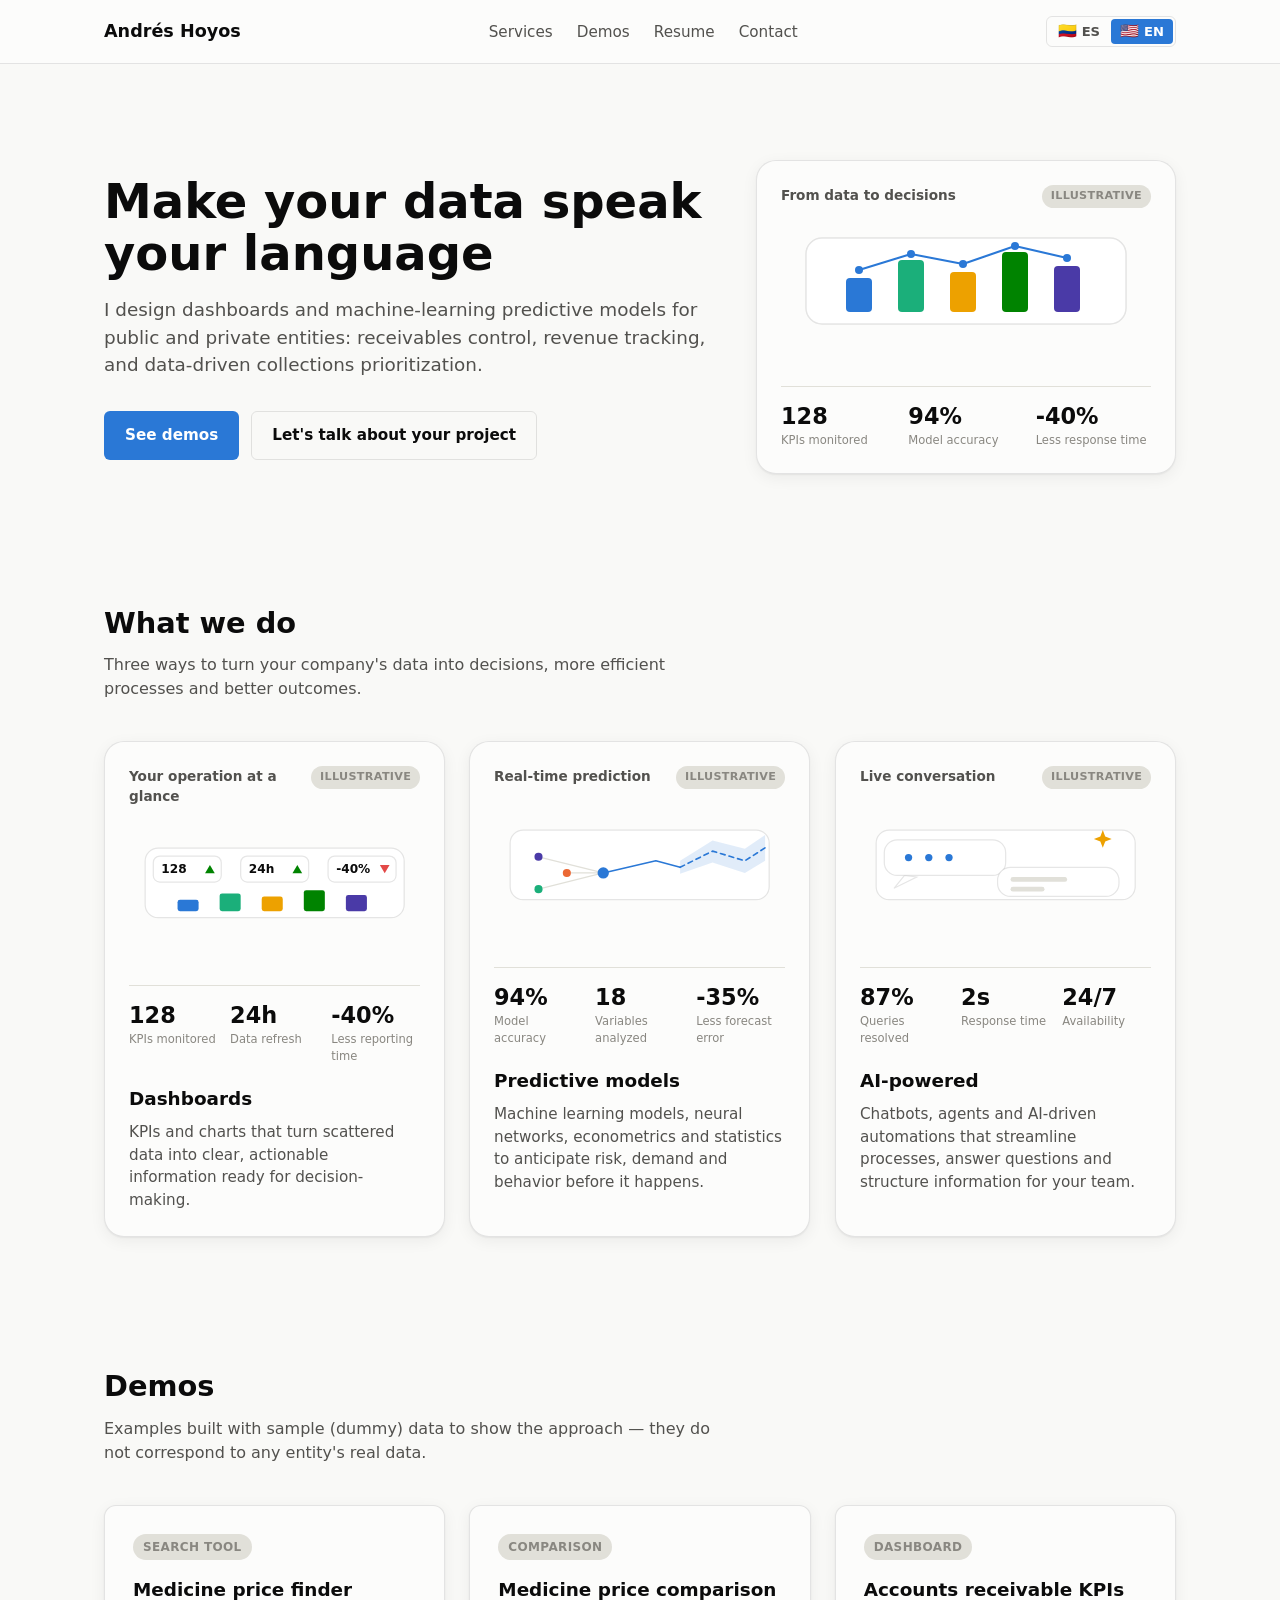
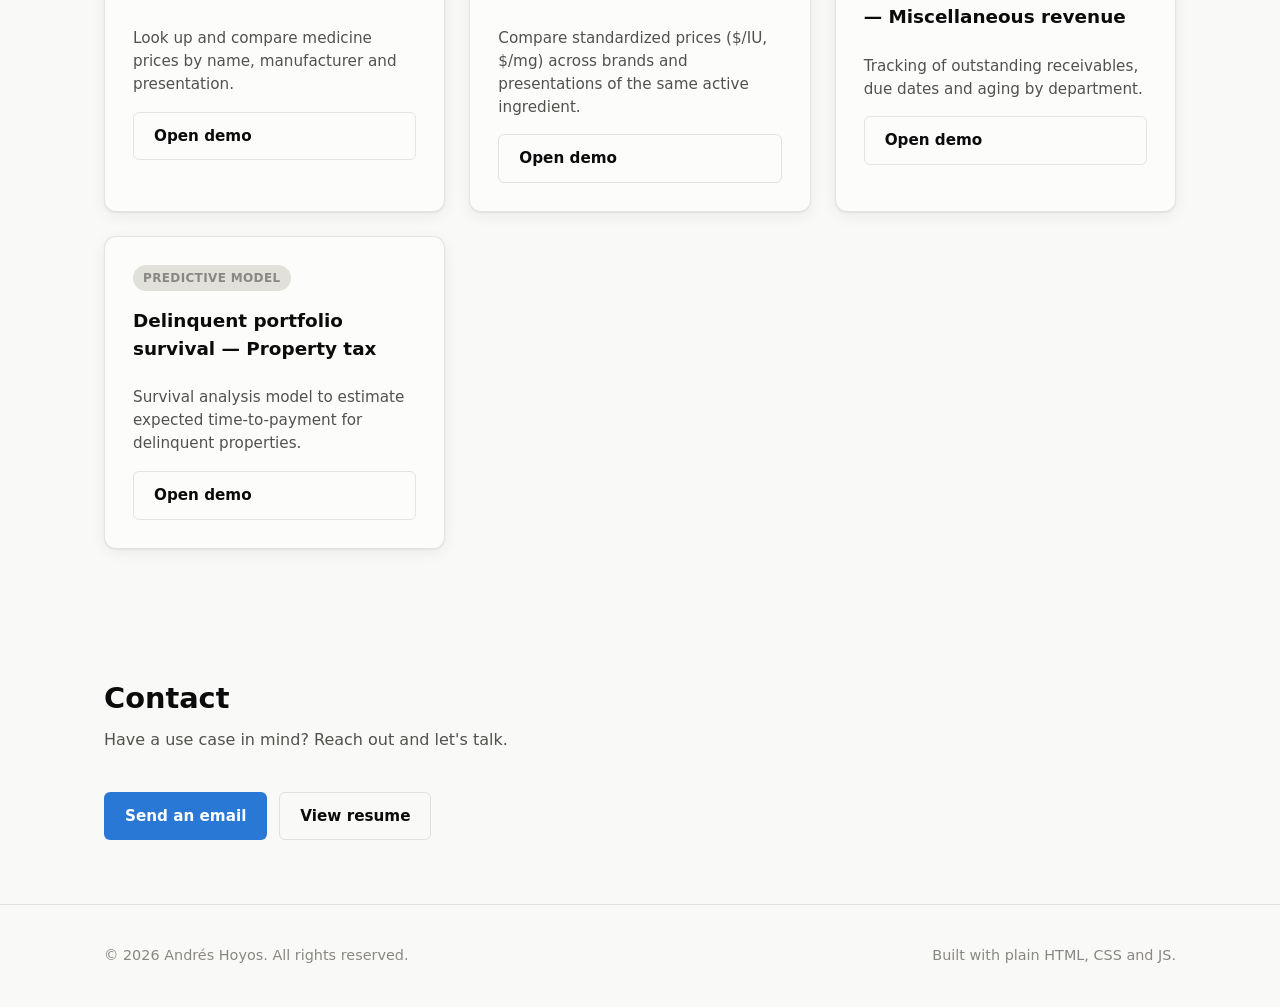
==== commit e8581bc8: "Incluir demo compracion precios medicamentos" ====
--- a/index.html
+++ b/index.html
@@ -259,6 +259,12 @@
             <a class="btn btn-secondary" href="/demos/buscador-medicamentos/" data-i18n="demos.open">Abrir demo</a>
           </div>
           <div class="card demo-card">
+            <span class="tag" data-i18n="demos.comparativo.tag">Comparativo</span>
+            <h3 data-i18n="demos.comparativo.title">Comparativo de precios de medicamentos</h3>
+            <p data-i18n="demos.comparativo.desc">Compara precios estandarizados ($/UI, $/mg) entre marcas y presentaciones de un mismo principio activo.</p>
+            <a class="btn btn-secondary" href="/demos/comparativo-medicamentos/" data-i18n="demos.open">Abrir demo</a>
+          </div>
+          <div class="card demo-card">
             <span class="tag" data-i18n="demos.kpi.tag">Tablero de control</span>
             <h3 data-i18n="demos.kpi.title">KPIs de títulos por pagar</h3>
             <p data-i18n="demos.kpi.desc">Seguimiento de cartera por cobrar, vencimientos y antigüedad de saldos por dependencia.</p>
--- a/assets/css/styles.css
+++ b/assets/css/styles.css
@@ -504,6 +504,57 @@
   .hi3-dot, .hi3-spark { animation: none; }
 }
 
+/* ---------- "Medir impacto" illustration (comparación antes/después) ---------- */
+
+.hi4-bar {
+  transform-box: fill-box;
+  transform-origin: center bottom;
+}
+
+.hi4-bar-muted { fill: var(--baseline); }
+
+.hi4-bar-brand {
+  fill: var(--brand);
+  animation: hi4-bar-grow 2.4s ease-in-out infinite;
+}
+
+.hi4-bar-1 { animation-delay: 0s; }
+.hi4-bar-2 { animation-delay: 0.2s; }
+
+.hi4-divider {
+  stroke: var(--gridline);
+  stroke-width: 2;
+  stroke-dasharray: 4 4;
+}
+
+.hi4-badge-circle {
+  fill: var(--status-good);
+  opacity: 0.15;
+  animation: hi4-badge-pulse 2.6s ease-in-out infinite;
+}
+
+.hi4-badge-check {
+  stroke: var(--status-good);
+  stroke-width: 2.4;
+  stroke-linecap: round;
+  stroke-linejoin: round;
+  fill: none;
+}
+
+@keyframes hi4-bar-grow {
+  0%, 100% { transform: scaleY(0.9); }
+  50% { transform: scaleY(1.08); }
+}
+
+@keyframes hi4-badge-pulse {
+  0%, 100% { opacity: 0.12; }
+  50% { opacity: 0.28; }
+}
+
+@media (prefers-reduced-motion: reduce) {
+  .hi4-bar-brand, .hi4-badge-circle { animation: none; }
+}
+
 .viz-kpi-row {
   display: grid;
   grid-template-columns: repeat(3, 1fr);
